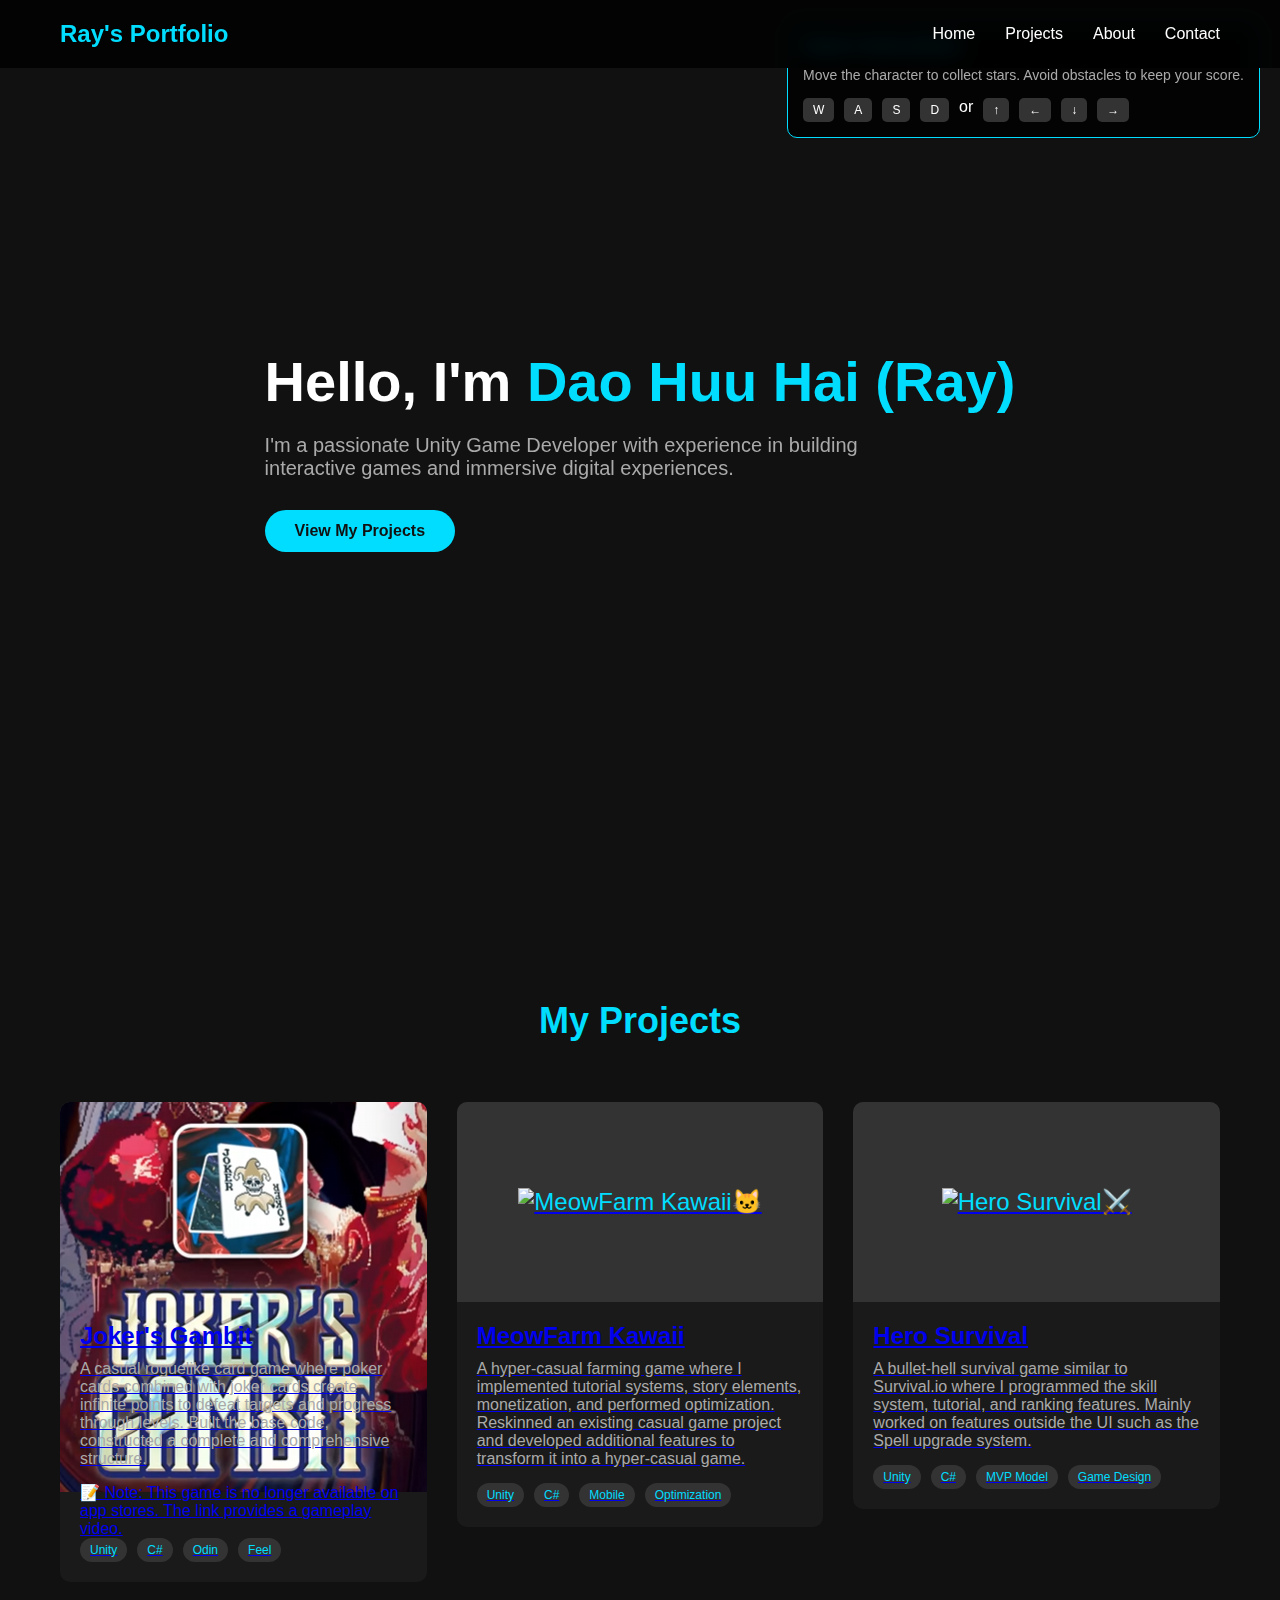
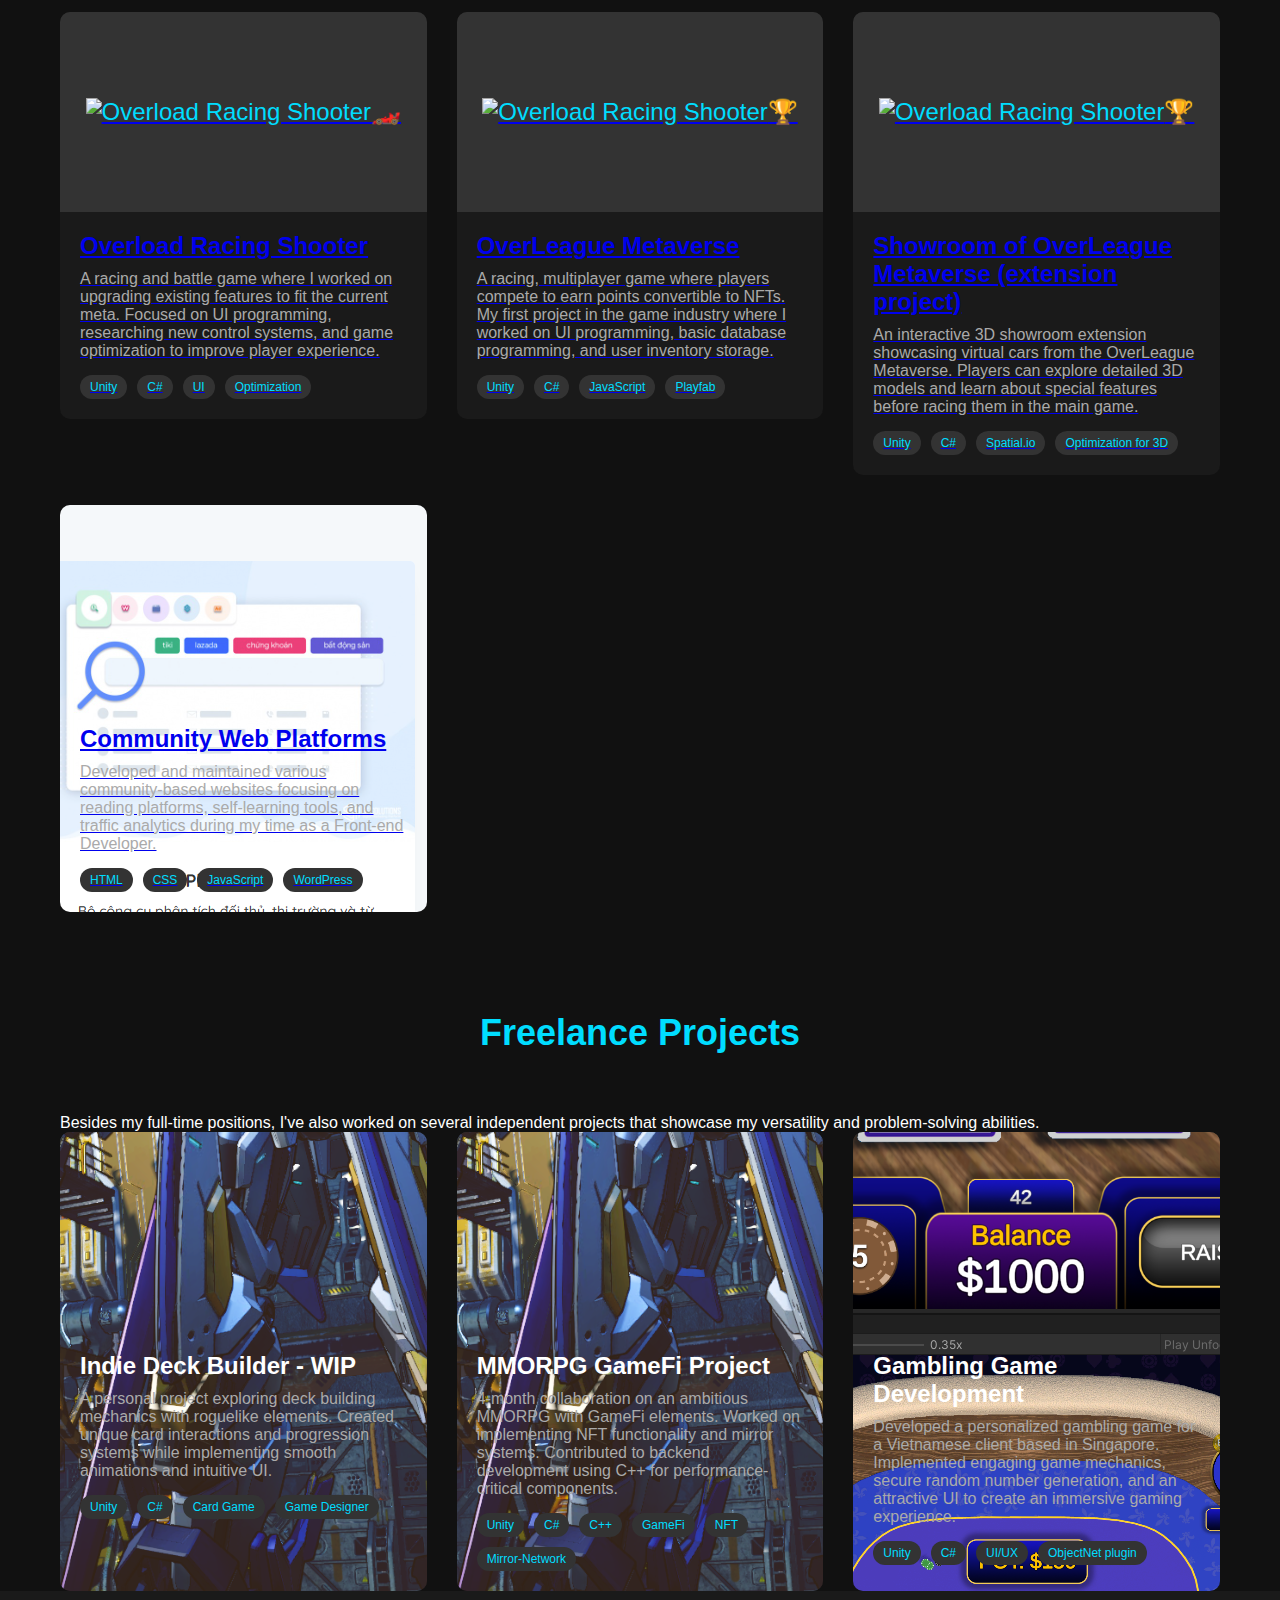
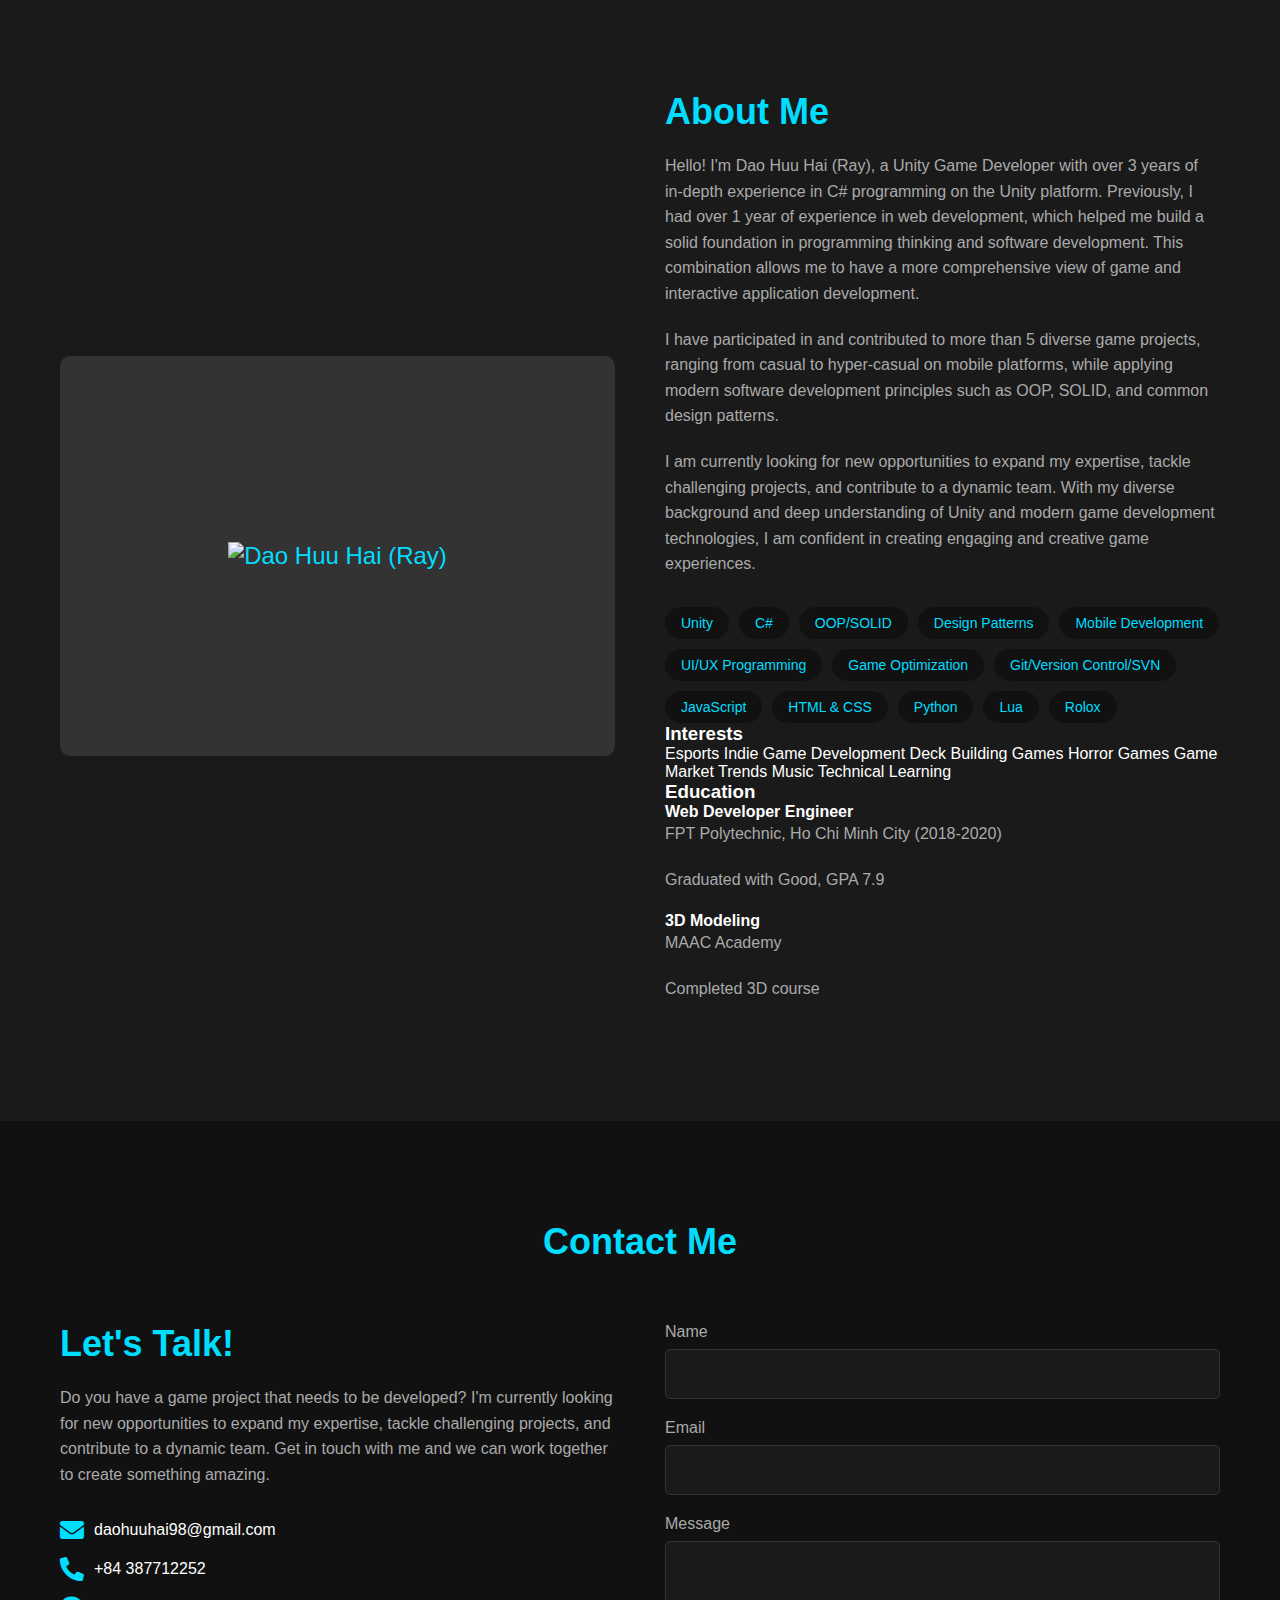
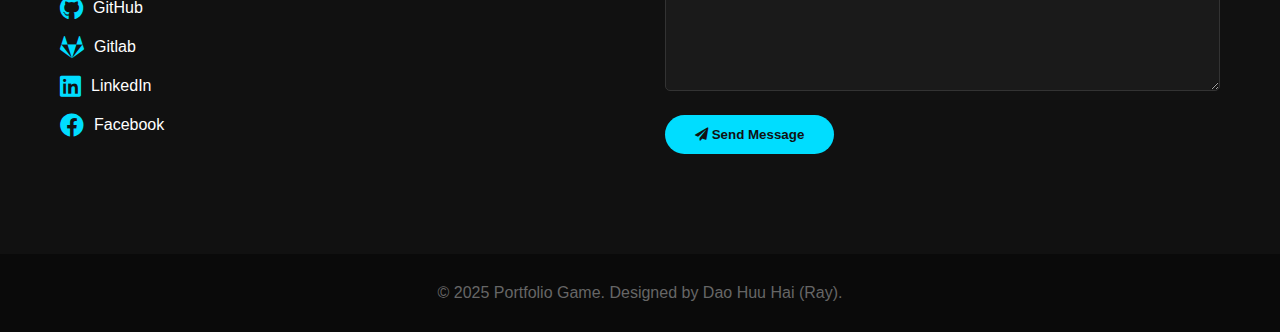
==== index.html @ 6d13977a "update" ====
<!DOCTYPE html>
<html lang="vi">
<head>
    <meta charset="UTF-8">
    <meta name="viewport" content="width=device-width, initial-scale=1.0">
    <title>Portfolio Game - Dao Huu Hai</title>
    <link rel="stylesheet" href="https://cdnjs.cloudflare.com/ajax/libs/font-awesome/5.15.4/css/all.min.css">
    <link rel="stylesheet" href="Sources/styles.css">
</head>
<body>
    <header>
        <div class="container">
            <nav>
                <div class="logo">Ray's Portfolio</div>
                <ul class="nav-links">
                    <li><a href="#home">Home</a></li>
                    <li><a href="#projects">Projects</a></li>
                    <li><a href="#about">About</a></li>
                    <li><a href="#contact">Contact</a></li>
                </ul>
            </nav>
        </div>
    </header>

    <section class="hero" id="home">
        <canvas id="gameCanvas"></canvas>
        <div class="container">
            <div class="hero-content">
                <h1>Hello, I'm <span style="color: #0df;">Dao Huu Hai (Ray)</span></h1>
                <p>I'm a passionate Unity Game Developer with experience in building interactive games and immersive digital experiences.</p>
                <a href="#projects" class="cta-button">View My Projects</a>
            </div>
        </div>
    </section>

    <div class="game-instructions">
        <h3>Game Instructions</h3>
        <p>Move the character to collect stars. Avoid obstacles to keep your score.</p>
        <div class="controls">
            <span class="control-key">W</span>
            <span class="control-key">A</span>
            <span class="control-key">S</span>
            <span class="control-key">D</span>
            <span>or</span>
            <span class="control-key">↑</span>
            <span class="control-key">←</span>
            <span class="control-key">↓</span>
            <span class="control-key">→</span>
        </div>
    </div>

    <!-- Projects Section - Giữ nguyên cấu trúc gốc nhưng cải thiện thiết kế -->
<section class="projects" id="projects">
    <div class="container">
        <h2 class="section-title">My Projects</h2>
        <div class="projects-grid">
            <a href="https://www.youtube.com/shorts/jCjuUE8L6YQ" target="_blank" class="project-link">
                <div class="project-card">
                    <div class="project-image">
                        <img src="Sources/images/jkgb.png" alt="Joker's Gambit" class="project-img">
                        <div class="project-overlay">
                            <div class="project-icon">♠️</div>
                        </div>
                    </div>
                    <div class="project-info">
                        <h3>Joker's Gambit</h3>
                        <p>A casual roguelike card game where poker cards combined with joker cards create infinite points to defeat targets and progress through levels. Built the base code, constructed a complete and comprehensive structure.</p>
                        <div class="project-note">
                            <span class="note-icon">📝</span> Note: This game is no longer available on app stores. The link provides a gameplay video.
                        </div>
                        <div class="project-tags">
                            <span class="tag">Unity</span>
                            <span class="tag">C#</span>
                            <span class="tag">Odin</span>
                            <span class="tag">Feel</span>
                        </div>
                    </div>
                </div>
            </a>
            <a href="https://play.google.com/store/apps/details?id=co.imba.kawaii.farm3d" target="_blank" class="project-link">
                <div class="project-card">
                    <div class="project-image">
                        <img src="Sources/images/meow-farm.webp" alt="MeowFarm Kawaii" class="project-img">
                        <div class="project-overlay">
                            <div class="project-icon">🐱</div>
                        </div>
                    </div>
                    <div class="project-info">
                        <h3>MeowFarm Kawaii</h3>
                        <p>A hyper-casual farming game where I implemented tutorial systems, story elements, monetization, and performed optimization. Reskinned an existing casual game project and developed additional features to transform it into a hyper-casual game.</p>
                        <div class="project-tags">
                            <span class="tag">Unity</span>
                            <span class="tag">C#</span>
                            <span class="tag">Mobile</span>
                            <span class="tag">Optimization</span>
                        </div>
                    </div>
                </div>
            </a>
            <a href="https://play.google.com/store/apps/details?id=co.imba.hero.survivors.premiuma" target="_blank" class="project-link">
                <div class="project-card">
                    <div class="project-image">
                        <img src="Sources/images/AH.webp" alt="Hero Survival" class="project-img">
                        <div class="project-overlay">
                            <div class="project-icon">⚔️</div>
                        </div>
                    </div>
                    <div class="project-info">
                        <h3>Hero Survival</h3>
                        <p>A bullet-hell survival game similar to Survival.io where I programmed the skill system, tutorial, and ranking features. Mainly worked on features outside the UI such as the Spell upgrade system.</p>
                        <div class="project-tags">
                            <span class="tag">Unity</span>
                            <span class="tag">C#</span>
                            <span class="tag">MVP Model</span>
                            <span class="tag">Game Design</span>
                        </div>
                    </div>
                </div>
            </a>
            <a href="https://play.google.com/store/apps/details?id=co.imba.overload" target="_blank" class="project-link">
                <div class="project-card">
                    <div class="project-image">
                        <img src="Sources/images/overload.webp" alt="Overload Racing Shooter" class="project-img">
                        <div class="project-overlay">
                            <div class="project-icon">🏎️</div>
                        </div>
                    </div>
                    <div class="project-info">
                        <h3>Overload Racing Shooter</h3>
                        <p>A racing and battle game where I worked on upgrading existing features to fit the current meta. Focused on UI programming, researching new control systems, and game optimization to improve player experience.</p>
                        <div class="project-tags">
                            <span class="tag">Unity</span>
                            <span class="tag">C#</span>
                            <span class="tag">UI</span>
                            <span class="tag">Optimization</span>
                        </div>
                    </div>
                </div>
            </a>
            <a href="https://play.google.com/store/apps/details?id=co.imba.overleague.metaverse" target="_blank" class="project-link">
                <div class="project-card">
                    <!-- <div class="project-icon">
                        <i class="project-symbol">🏆</i>
                    </div> -->
                    <div class="project-image">
                        <img src="Sources/images/ovl.webp" alt="Overload Racing Shooter" class="project-img">
                        <div class="project-overlay">
                            <div class="project-icon">🏆</div>
                        </div>
                    </div>
                    <div class="project-info">
                        <h3>OverLeague Metaverse</h3>
                        <p>A racing, multiplayer game where players compete to earn points convertible to NFTs. My first project in the game industry where I worked on UI programming, basic database programming, and user inventory storage.</p>
                        <!-- <div class="project-extension">
                            <a href="https://www.spatial.io/s/OverLeague-Showroom-6414c5a4d856d1323f10eba8" target="_blank" class="extension-link">
                                <i class="fas fa-external-link-alt"></i> Visit OverLeague Spatial Showroom
                            </a>
                            <p class="extension-description">An interactive 3D showroom extension showcasing virtual cars from the OverLeague Metaverse. Players can explore detailed 3D models and learn about special features before racing them in the main game.</p>
                        </div> -->
                        <div class="project-tags">
                            <span class="tag">Unity</span>
                            <span class="tag">C#</span>
                            <span class="tag">JavaScript</span>
                            <span class="tag">Playfab</span>
                        </div>
                    </div>
                </div>
            </a>
            <a href="https://www.spatial.io/s/OverLeague-Showroom-6414c5a4d856d1323f10eba8" target="_blank" class="project-link">
                <div class="project-card">
                    <div class="project-image">
                        <img src="Sources/images/spatial.jpg" alt="Overload Racing Shooter" class="project-img">
                        <div class="project-overlay">
                            <div class="project-icon">🏆</div>
                        </div>
                    </div>
                    <div class="project-info">
                        <h3>Showroom of OverLeague Metaverse (extension project)</h3>
                        <p>An interactive 3D showroom extension showcasing virtual cars from the OverLeague Metaverse. Players can explore detailed 3D models and learn about special features before racing them in the main game.</p>
                        <!-- <div class="project-extension">
                            <a href="https://www.spatial.io/s/OverLeague-Showroom-6414c5a4d856d1323f10eba8" target="_blank" class="extension-link">
                                <i class="fas fa-external-link-alt"></i> Visit OverLeague Spatial Showroom
                            </a>
                            <p class="extension-description">An interactive 3D showroom extension showcasing virtual cars from the OverLeague Metaverse. Players can explore detailed 3D models and learn about special features before racing them in the main game.</p>
                        </div> -->
                        <div class="project-tags">
                            <span class="tag">Unity</span>
                            <span class="tag">C#</span>
                            <span class="tag">Spatial.io</span>
                            <span class="tag">Optimization for 3D</span>
                        </div>
                    </div>
                </div>
            </a>
            <a href="https://fff.com.vn/" target="_blank" class="project-link">
                <div class="project-card">
                    <div class="project-image">
                        <img src="Sources/images/fff.png" alt="Overload Racing Shooter" class="project-img">
                        <div class="project-overlay">
                            <div class="project-icon">💻</div>
                        </div>
                    </div>
                    <!-- <div class="project-icon">
                        <i class="project-symbol">💻</i>
                    </div> -->
                    <div class="project-info">
                        <h3>Community Web Platforms</h3>
                        <p>Developed and maintained various community-based websites focusing on reading platforms, self-learning tools, and traffic analytics during my time as a Front-end Developer.</p>
                        <div class="project-tags">
                            <span class="tag">HTML</span>
                            <span class="tag">CSS</span>
                            <span class="tag">JavaScript</span>
                            <span class="tag">WordPress</span>
                        </div>
                    </div>
                </div>
            </a>
        </div>
    </div>
</section>
<section class="freelance-projects">
    <div class="container">
        <h2 class="section-title">Freelance Projects</h2>
        <p class="section-description">Besides my full-time positions, I've also worked on several independent projects that showcase my versatility and problem-solving abilities.</p>
        
        <div class="projects-grid">
            <div class="project-card">
                <!-- <div class="project-icon">
                    <i class="project-symbol">🎮</i>
                </div> -->
                <div class="project-image">
                    <img src="Sources/images/mmo.png" alt="MMORPG" class="project-img">
                    <div class="project-overlay">
                        <div class="project-icon">🎮</div>
                    </div>
                </div>
                <div class="project-info">
                    <h3>Indie Deck Builder - WIP</h3>
                    <p>A personal project exploring deck building mechanics with roguelike elements. Created unique card interactions and progression systems while implementing smooth animations and intuitive UI.</p>
                    <div class="project-tags">
                        <span class="tag">Unity</span>
                        <span class="tag">C#</span>
                        <span class="tag">Card Game</span>
                        <span class="tag">Game Designer</span>
                    </div>
                </div>
            </div>
            
            <div class="project-card">
                <!-- <div class="project-icon">
                    <i class="project-symbol">🌍</i>
                </div> -->
                <div class="project-image">
                    <img src="Sources/images/mmo.png" alt="MMORPG" class="project-img">
                    <div class="project-overlay">
                        <div class="project-icon">🌍</div>
                    </div>
                </div>
                <div class="project-info">
                    <h3>MMORPG GameFi Project</h3>
                    <p>4-month collaboration on an ambitious MMORPG with GameFi elements. Worked on implementing NFT functionality and mirror systems. Contributed to backend development using C++ for performance-critical components.</p>
                    <div class="project-tags">
                        <span class="tag">Unity</span>
                        <span class="tag">C#</span>
                        <span class="tag">C++</span>
                        <span class="tag">GameFi</span>
                        <span class="tag">NFT</span>
                        <span class="tag">Mirror-Network</span>
                    </div>
                </div>
            </div>
            
            <div class="project-card">
                <!-- <div class="project-icon">
                    <i class="project-symbol">🎲</i>
                </div> -->
                <div class="project-image">
                    <img src="Sources/images/gamble.png" alt="MMORPG" class="project-img">
                    <div class="project-overlay">
                        <div class="project-icon">🎲</div>
                    </div>
                </div>
                <div class="project-info">
                    <h3>Gambling Game Development</h3>
                    <p>Developed a personalized gambling game for a Vietnamese client based in Singapore. Implemented engaging game mechanics, secure random number generation, and an attractive UI to create an immersive gaming experience.</p>
                    <div class="project-tags">
                        <span class="tag">Unity</span>
                        <span class="tag">C#</span>
                        <span class="tag">UI/UX</span>
                        <span class="tag">ObjectNet plugin</span>
                    </div>
                </div>
            </div>
        </div>
    </div>
</section>
    <section class="about" id="about">
        <div class="container">
            <div class="about-content">
                <div class="about-image">
                    <img src="Sources/images/image_profile.jpg" alt="Dao Huu Hai (Ray)" class="profile-img">
                </div>
                <div class="about-text">
                    <h2>About Me</h2>
                    <p>Hello! I'm Dao Huu Hai (Ray), a Unity Game Developer with over 3 years of in-depth experience in C# programming on the Unity platform. Previously, I had over 1 year of experience in web development, which helped me build a solid foundation in programming thinking and software development. This combination allows me to have a more comprehensive view of game and interactive application development.</p>
                    <p>I have participated in and contributed to more than 5 diverse game projects, ranging from casual to hyper-casual on mobile platforms, while applying modern software development principles such as OOP, SOLID, and common design patterns.</p>
                    <p>I am currently looking for new opportunities to expand my expertise, tackle challenging projects, and contribute to a dynamic team. With my diverse background and deep understanding of Unity and modern game development technologies, I am confident in creating engaging and creative game experiences.</p>
                    <div class="skills">
                        <span class="skill">Unity</span>
                        <span class="skill">C#</span>
                        <span class="skill">OOP/SOLID</span>
                        <span class="skill">Design Patterns</span>
                        <span class="skill">Mobile Development</span>
                        <span class="skill">UI/UX Programming</span>
                        <span class="skill">Game Optimization</span>
                        <span class="skill">Git/Version Control/SVN</span>
                        <span class="skill">JavaScript</span>
                        <span class="skill">HTML & CSS</span>
                        <span class="skill">Python</span>
                        <span class="skill">Lua</span>
                        <span class="skill">Rolox</span>
                    </div>
                    <div class="interests-section">
                        <h3>Interests</h3>
                        <div class="interests">
                            <span class="interest">Esports</span>
                            <span class="interest">Indie Game Development</span>
                            <span class="interest">Deck Building Games</span>
                            <span class="interest">Horror Games</span>
                            <span class="interest">Game Market Trends</span>
                            <span class="interest">Music</span>
                            <span class="interest">Technical Learning</span>
                        </div>
                    </div>
                    <div class="education-section">
                        <h3>Education</h3>
                        <div class="education-item">
                            <h4>Web Developer Engineer</h4>
                            <p>FPT Polytechnic, Ho Chi Minh City (2018-2020)</p>
                            <p>Graduated with Good, GPA 7.9</p>
                        </div>
                        <div class="education-item">
                            <h4>3D Modeling</h4>
                            <p>MAAC Academy</p>
                            <p>Completed 3D course</p>
                        </div>
                    </div>
                </div>
            </div>
        </div>
    </section>
    <!-- Projects Section Update -->
    <!-- <section class="contact" id="contact">
        <div class="container">
            <h2 class="section-title">Contact Me</h2>
            <div class="contact-content">
                <div class="contact-info">
                    <h2>Let's Talk!</h2>
                    <p>Do you have a game project that needs to be developed? I'm currently looking for new opportunities to expand my expertise, tackle challenging projects, and contribute to a dynamic team. Get in touch with me and we can work together to create something amazing.</p>
                    <div class="contact-links">
                        <a href="mailto:daohuuhai98@gmail.com" class="contact-link">
                            <i>📧</i> daohuuhai98@gmail.com
                        </a>
                        <a href="tel:+84387712252" class="contact-link">
                            <i>📱</i> +84 387712252
                        </a>
                        <a href="https://github.com/Hai3Ne" target="_blank" class="contact-link">
                            <i>💻</i> GitHub
                        </a>
                        <a href="https://www.linkedin.com/in/hai-dao-b56b151ab/" target="_blank" class="contact-link">
                            <i>🔗</i> LinkedIn
                        </a>
                        <a href="https://www.facebook.com/profile.php?id=100054780497511" target="_blank" class="contact-link">
                            <i>🧵</i> Facebook
                        </a>
                    </div>
                </div>
                <div class="contact-form">
                    <form>
                        <div class="form-group">
                            <label for="name">Name</label>
                            <input type="text" id="name" required>
                        </div>
                        <div class="form-group">
                            <label for="email">Email</label>
                            <input type="email" id="email" required>
                        </div>
                        <div class="form-group">
                            <label for="message">Message</label>
                            <textarea id="message" required></textarea>
                        </div>
                        <button type="submit" class="submit-button">Send Message</button>
                    </form>
                </div>
            </div>
        </div>
    </section> -->
    <section class="contact" id="contact">
        <div class="container">
            <h2 class="section-title">Contact Me</h2>
            <div class="contact-content">
                <div class="contact-info">
                    <h2>Let's Talk!</h2>
                    <p>Do you have a game project that needs to be developed? I'm currently looking for new opportunities to expand my expertise, tackle challenging projects, and contribute to a dynamic team. Get in touch with me and we can work together to create something amazing.</p>
                    <div class="contact-links">
                        <a href="mailto:daohuuhai98@gmail.com" class="contact-link">
                            <i class="fas fa-envelope"></i> daohuuhai98@gmail.com
                        </a>
                        <a href="tel:+84387712252" class="contact-link">
                            <i class="fas fa-phone-alt"></i> +84 387712252
                        </a>
                        <a href="https://github.com/Hai3Ne" target="_blank" class="contact-link">
                            <i class="fab fa-github"></i> GitHub
                        </a>
                        <a href="https://gitlab.com/Hai3Ne" target="_blank" class="contact-link">
                            <i class="fab fa-gitlab"></i> Gitlab
                        </a>
                        <a href="https://www.linkedin.com/in/hai-dao-b56b151ab/" target="_blank" class="contact-link">
                            <i class="fab fa-linkedin"></i> LinkedIn
                        </a>
                        <a href="https://www.facebook.com/profile.php?id=100054780497511" target="_blank" class="contact-link">
                            <i class="fab fa-facebook"></i> Facebook
                        </a>
                        
                    </div>
                </div>
                <div class="contact-form">
                    <form>
                        <div class="form-group">
                            <label for="name">Name</label>
                            <input type="text" id="name" required>
                        </div>
                        <div class="form-group">
                            <label for="email">Email</label>
                            <input type="email" id="email" required>
                        </div>
                        <div class="form-group">
                            <label for="message">Message</label>
                            <textarea id="message" required></textarea>
                        </div>
                        <button type="submit" class="submit-button">
                            <i class="fas fa-paper-plane"></i> Send Message
                        </button>
                    </form>
                </div>
            </div>
        </div>
    </section>

    <footer>
        <div class="container">
            <p>&copy; 2025 Portfolio Game. Designed by Dao Huu Hai (Ray).</p>
        </div>
    </footer>

    <script src="Sources/game.js"></script>
    <script src="Sources/main.js"></script>
</body>
</html>
---- Sources/styles.css ----
* {
    margin: 0;
    padding: 0;
    box-sizing: border-box;
    font-family: 'Segoe UI', Tahoma, Geneva, Verdana, sans-serif;
}

body {
    background-color: #111;
    color: #fff;
    overflow-x: hidden;
}

.container {
    max-width: 1200px;
    margin: 0 auto;
    padding: 0 20px;
}

/* Header */
header {
    padding: 20px 0;
    position: fixed;
    width: 100%;
    z-index: 100;
    background-color: rgba(0, 0, 0, 0.8);
    backdrop-filter: blur(10px);
}

nav {
    display: flex;
    justify-content: space-between;
    align-items: center;
}

.logo {
    font-size: 24px;
    font-weight: bold;
    color: #0df;
}

.nav-links {
    display: flex;
    list-style: none;
}

.nav-links li {
    margin-left: 30px;
}

.nav-links a {
    color: #fff;
    text-decoration: none;
    font-size: 16px;
    font-weight: 500;
    transition: color 0.3s;
}

.nav-links a:hover {
    color: #0df;
}

/* Hero Section */
.hero {
    height: 100vh;
    display: flex;
    align-items: center;
    position: relative;
    overflow: hidden;
}

#gameCanvas {
    position: absolute;
    top: 0;
    left: 0;
    width: 100%;
    height: 100%;
    z-index: 1;
}

.hero-content {
    position: relative;
    z-index: 2;
}

.hero h1 {
    font-size: 56px;
    margin-bottom: 20px;
    color: #fff;
}

.hero p {
    font-size: 20px;
    margin-bottom: 30px;
    max-width: 600px;
    color: #aaa;
}

.cta-button {
    display: inline-block;
    background-color: #0df;
    color: #111;
    padding: 12px 30px;
    border-radius: 30px;
    text-decoration: none;
    font-weight: bold;
    transition: transform 0.3s, box-shadow 0.3s;
}

.cta-button:hover {
    transform: translateY(-3px);
    box-shadow: 0 10px 20px rgba(0, 221, 255, 0.3);
}

/* Projects Section */
.projects {
    padding: 100px 0;
}

.section-title {
    font-size: 36px;
    margin-bottom: 60px;
    text-align: center;
    color: #0df;
}

.projects-grid {
    display: grid;
    grid-template-columns: repeat(auto-fill, minmax(350px, 1fr));
    gap: 30px;
}

.project-card {
    background-color: #1a1a1a;
    border-radius: 10px;
    overflow: hidden;
    transition: transform 0.3s, box-shadow 0.3s;
}

.project-card:hover {
    transform: translateY(-10px);
    box-shadow: 0 15px 30px rgba(0, 0, 0, 0.4);
}

.project-image {
    width: 100%;
    height: 200px;
    background-color: #333;
    display: flex;
    justify-content: center;
    align-items: center;
    font-size: 24px;
    color: #0df;
}

.project-info {
    padding: 20px;
}

.project-info h3 {
    font-size: 24px;
    margin-bottom: 10px;
}

.project-info p {
    color: #aaa;
    margin-bottom: 15px;
}

.project-tags {
    display: flex;
    flex-wrap: wrap;
    gap: 10px;
}

.tag {
    background-color: #333;
    color: #0df;
    padding: 5px 10px;
    border-radius: 20px;
    font-size: 12px;
}

/* About Section */
.about {
    padding: 100px 0;
    background-color: #1a1a1a;
}

.about-content {
    display: flex;
    align-items: center;
    gap: 50px;
}

.about-image {
    flex: 1;
    background-color: #333;
    height: 400px;
    border-radius: 10px;
    display: flex;
    justify-content: center;
    align-items: center;
    font-size: 24px;
    color: #0df;
}

.about-text {
    flex: 1;
}

.about-text h2 {
    font-size: 36px;
    margin-bottom: 20px;
    color: #0df;
}

.about-text p {
    color: #aaa;
    margin-bottom: 20px;
    line-height: 1.6;
}

.skills {
    display: flex;
    flex-wrap: wrap;
    gap: 10px;
    margin-top: 30px;
}

.skill {
    background-color: #111;
    color: #0df;
    padding: 8px 16px;
    border-radius: 20px;
    font-size: 14px;
}

/* Contact Section */
.contact {
    padding: 100px 0;
}

.contact-content {
    display: flex;
    gap: 50px;
}

.contact-info {
    flex: 1;
}

.contact-info h2 {
    font-size: 36px;
    margin-bottom: 20px;
    color: #0df;
}

.contact-info p {
    color: #aaa;
    margin-bottom: 30px;
    line-height: 1.6;
}

.contact-links {
    display: flex;
    flex-direction: column;
    gap: 15px;
}

.contact-link {
    display: flex;
    align-items: center;
    gap: 10px;
    color: #fff;
    text-decoration: none;
}

.contact-link i {
    color: #0df;
    font-size: 24px;
}

.contact-form {
    flex: 1;
}

.form-group {
    margin-bottom: 20px;
}

.form-group label {
    display: block;
    margin-bottom: 8px;
    color: #aaa;
}

.form-group input,
.form-group textarea {
    width: 100%;
    padding: 15px;
    background-color: #1a1a1a;
    border: 1px solid #333;
    border-radius: 5px;
    color: #fff;
    font-size: 16px;
}

.form-group textarea {
    min-height: 150px;
    resize: vertical;
}

.submit-button {
    background-color: #0df;
    color: #111;
    border: none;
    padding: 12px 30px;
    border-radius: 30px;
    font-weight: bold;
    cursor: pointer;
    transition: transform 0.3s, box-shadow 0.3s;
}

.submit-button:hover {
    transform: translateY(-3px);
    box-shadow: 0 10px 20px rgba(0, 221, 255, 0.3);
}

/* Footer */
footer {
    background-color: #0a0a0a;
    padding: 30px 0;
    text-align: center;
}

footer p {
    color: #666;
}

/* Game Instructions Modal */
.game-instructions {
    position: fixed;
    top: 20px;
    right: 20px;
    background-color: rgba(0, 0, 0, 0.8);
    padding: 15px;
    border-radius: 10px;
    z-index: 10;
    backdrop-filter: blur(10px);
    border: 1px solid #0df;
}

.game-instructions h3 {
    color: #0df;
    margin-bottom: 10px;
    font-size: 18px;
}

.game-instructions p {
    color: #aaa;
    margin-bottom: 10px;
    font-size: 14px;
}

.controls {
    display: flex;
    gap: 10px;
    margin-top: 15px;
}

.control-key {
    background-color: #333;
    color: #fff;
    padding: 5px 10px;
    border-radius: 5px;
    font-size: 12px;
}

/* Responsive Design */
@media (max-width: 768px) {
    .hero h1 {
        font-size: 40px;
    }
    
    .about-content {
        flex-direction: column;
    }
    
    .contact-content {
        flex-direction: column;
    }
    
    .projects-grid {
        grid-template-columns: 1fr;
    }
    .project-link {
        text-decoration: none;
        color: inherit;
        display: block;
        transition: transform 0.3s;
    }
    
    .project-link:hover {
        transform: translateY(-5px);
    }
    
    .project-link:hover .project-card {
        box-shadow: 0 15px 30px rgba(0, 221, 255, 0.3);
    }
    
    .interests-section, .education-section {
        margin-top: 30px;
    }
    
    .interests-section h3, .education-section h3 {
        color: #0df;
        margin-bottom: 15px;
        font-size: 24px;
    }
    
    .interests {
        display: flex;
        flex-wrap: wrap;
        gap: 10px;
        margin-bottom: 20px;
    }
    
    .interest {
        background-color: #222;
        color: #fff;
        padding: 8px 16px;
        border-radius: 20px;
        font-size: 14px;
        border: 1px solid #333;
    }
    
    .education-item {
        margin-bottom: 20px;
    }
    
    .education-item h4 {
        color: #fff;
        margin-bottom: 5px;
        font-size: 18px;
    }
    
    .education-item p {
        color: #aaa;
        margin-bottom: 5px;
    }
}
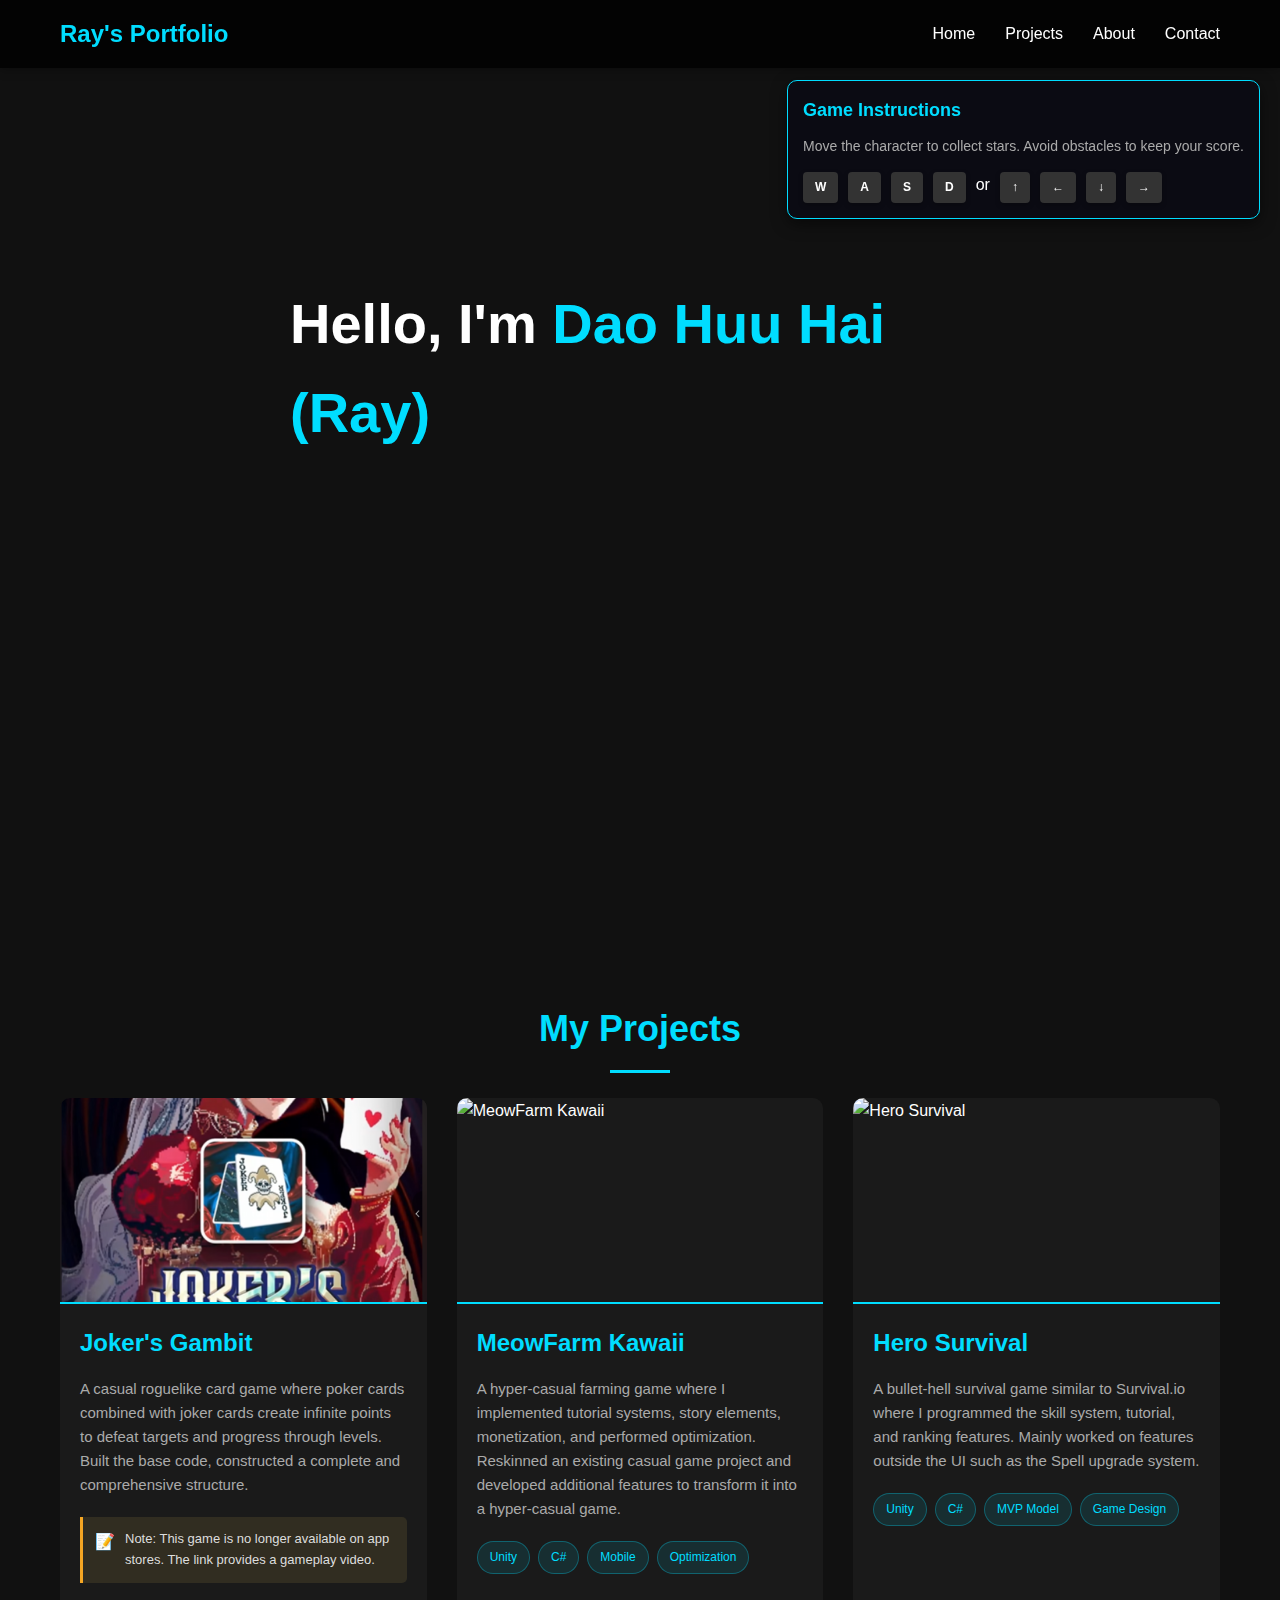
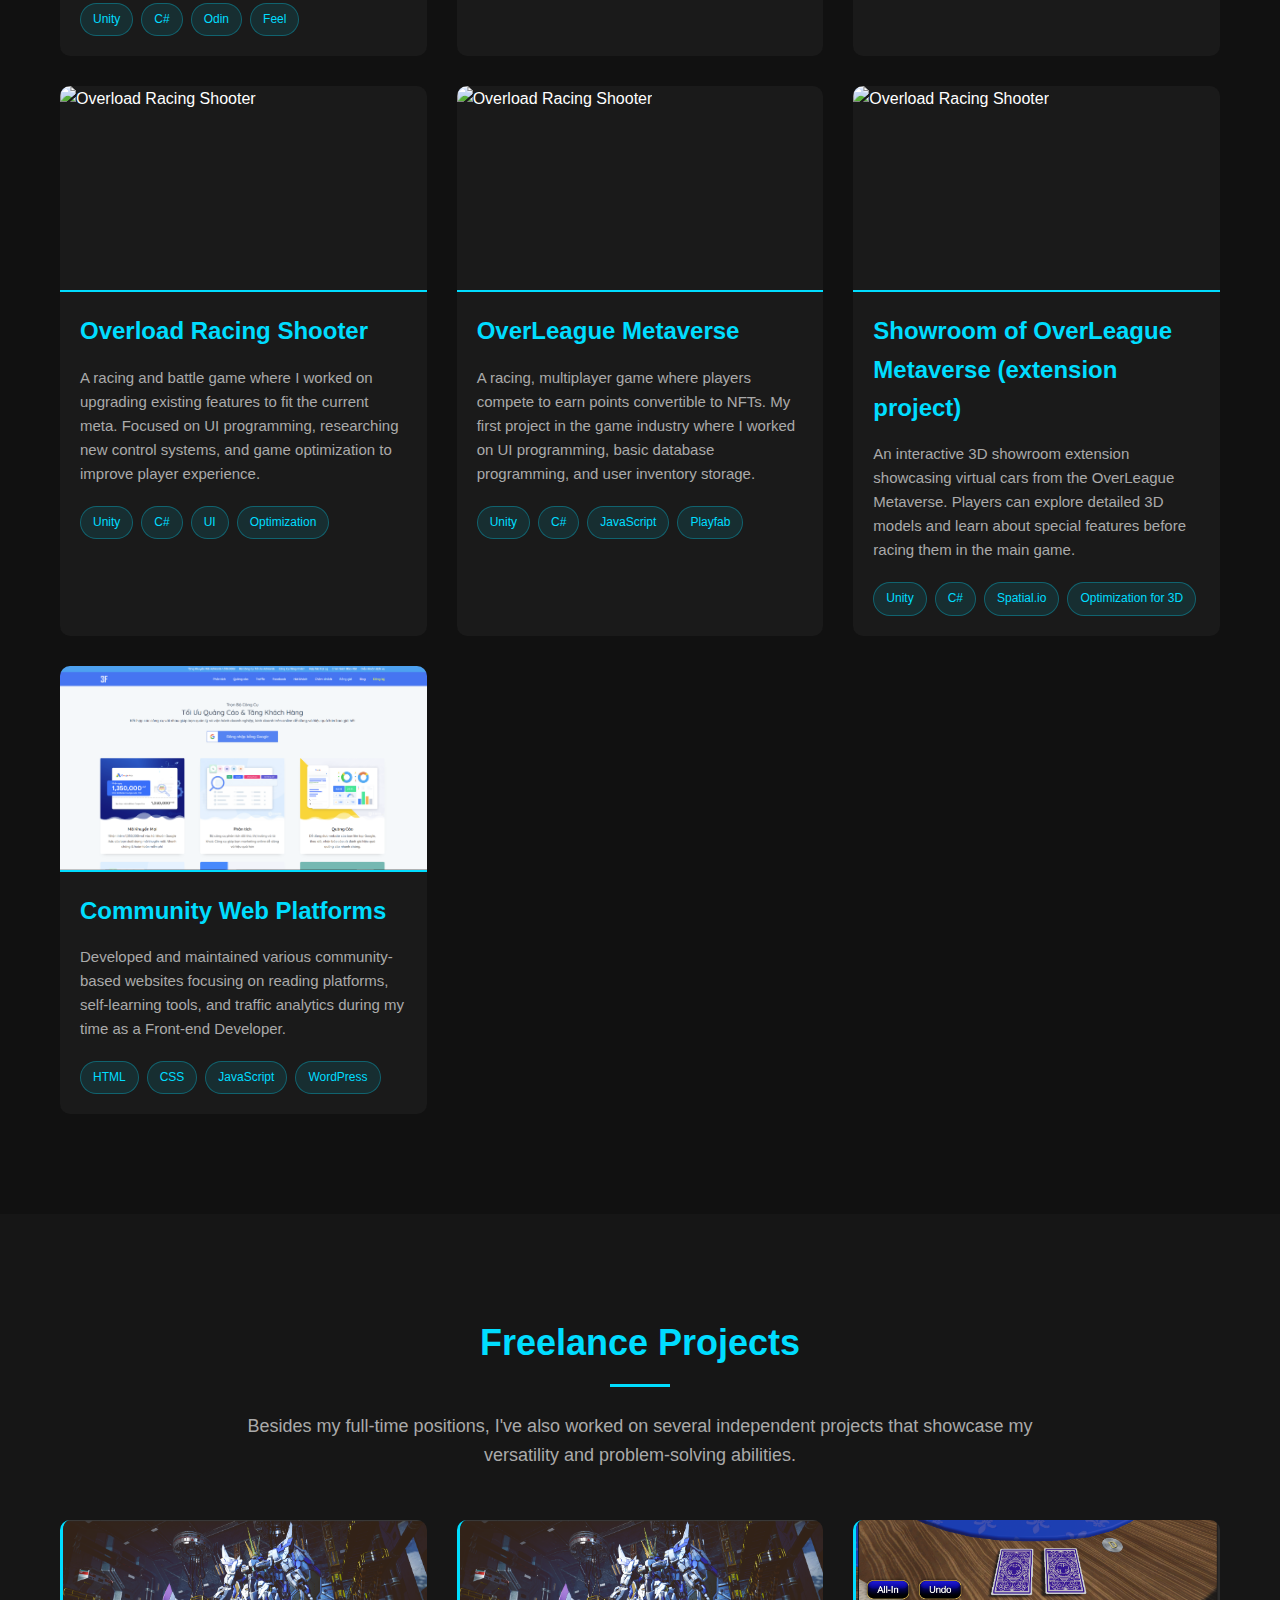
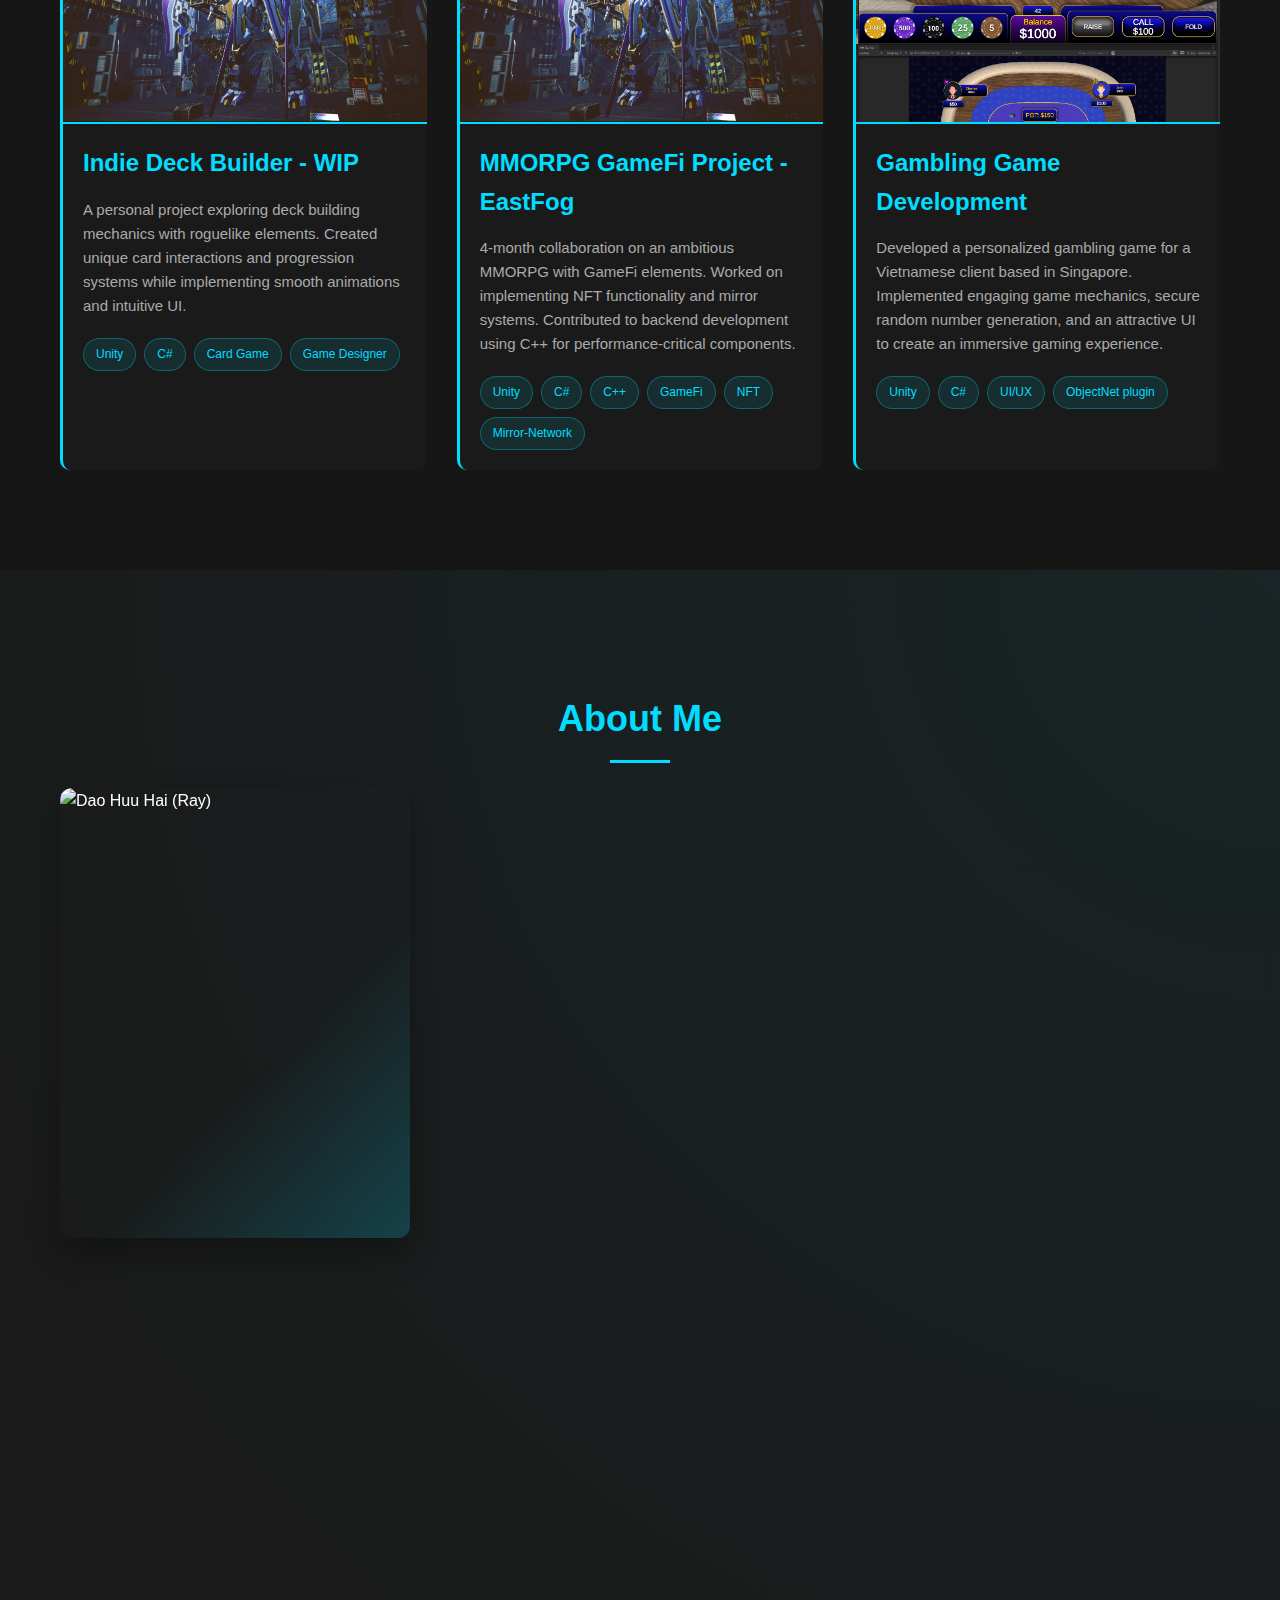
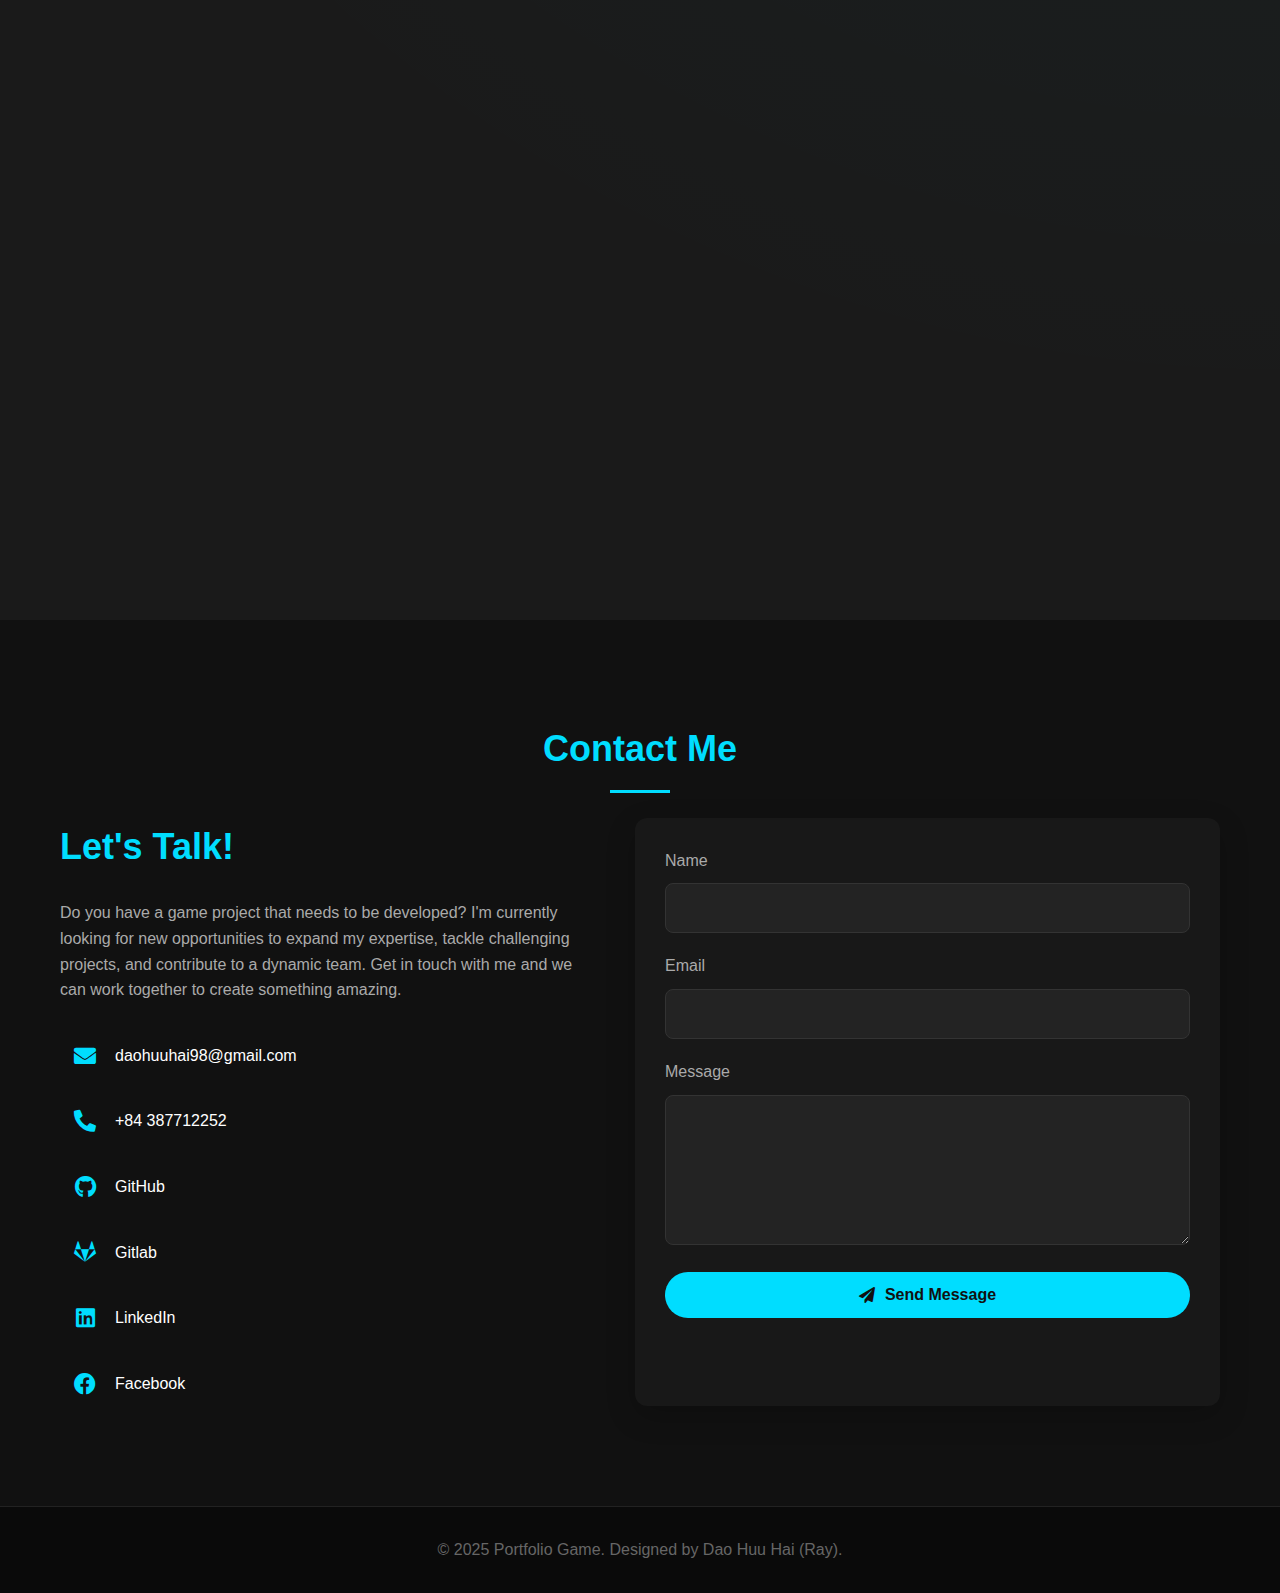
==== commit 2b8a3118: "update about me" ====
--- a/index.html
+++ b/index.html
@@ -5,7 +5,8 @@
     <meta name="viewport" content="width=device-width, initial-scale=1.0">
     <title>Portfolio Game - Dao Huu Hai</title>
     <link rel="stylesheet" href="https://cdnjs.cloudflare.com/ajax/libs/font-awesome/5.15.4/css/all.min.css">
-    <link rel="stylesheet" href="Sources/styles.css">
+    <link rel="stylesheet" href="Sources/Css/styles.css">
+    <link rel="stylesheet" href="Sources/Css/about.css">
 </head>
 <body>
     <header>
@@ -97,7 +98,7 @@
                     </div>
                 </div>
             </a>
-            <a href="https://play.google.com/store/apps/details?id=co.imba.hero.survivors.premiuma" target="_blank" class="project-link">
+            <a href="https://play.google.com/store/apps/details?id=co.imba.archero.premium" target="_blank" class="project-link">
                 <div class="project-card">
                     <div class="project-image">
                         <img src="Sources/images/AH.webp" alt="Hero Survival" class="project-img">
@@ -177,12 +178,6 @@
                     <div class="project-info">
                         <h3>Showroom of OverLeague Metaverse (extension project)</h3>
                         <p>An interactive 3D showroom extension showcasing virtual cars from the OverLeague Metaverse. Players can explore detailed 3D models and learn about special features before racing them in the main game.</p>
-                        <!-- <div class="project-extension">
-                            <a href="https://www.spatial.io/s/OverLeague-Showroom-6414c5a4d856d1323f10eba8" target="_blank" class="extension-link">
-                                <i class="fas fa-external-link-alt"></i> Visit OverLeague Spatial Showroom
-                            </a>
-                            <p class="extension-description">An interactive 3D showroom extension showcasing virtual cars from the OverLeague Metaverse. Players can explore detailed 3D models and learn about special features before racing them in the main game.</p>
-                        </div> -->
                         <div class="project-tags">
                             <span class="tag">Unity</span>
                             <span class="tag">C#</span>
@@ -257,7 +252,7 @@
                     </div>
                 </div>
                 <div class="project-info">
-                    <h3>MMORPG GameFi Project</h3>
+                    <h3>MMORPG GameFi Project - EastFog</h3>
                     <p>4-month collaboration on an ambitious MMORPG with GameFi elements. Worked on implementing NFT functionality and mirror systems. Contributed to backend development using C++ for performance-critical components.</p>
                     <div class="project-tags">
                         <span class="tag">Unity</span>
@@ -294,17 +289,38 @@
         </div>
     </div>
 </section>
-    <section class="about" id="about">
-        <div class="container">
-            <div class="about-content">
-                <div class="about-image">
+<section class="about" id="about">
+    <div class="container">
+        <h2 class="section-title">About Me</h2>
+        <div class="about-content">
+            <div class="about-image">
+                <div class="image-container">
                     <img src="Sources/images/image_profile.jpg" alt="Dao Huu Hai (Ray)" class="profile-img">
-                </div>
-                <div class="about-text">
-                    <h2>About Me</h2>
-                    <p>Hello! I'm Dao Huu Hai (Ray), a Unity Game Developer with over 3 years of in-depth experience in C# programming on the Unity platform. Previously, I had over 1 year of experience in web development, which helped me build a solid foundation in programming thinking and software development. This combination allows me to have a more comprehensive view of game and interactive application development.</p>
-                    <p>I have participated in and contributed to more than 5 diverse game projects, ranging from casual to hyper-casual on mobile platforms, while applying modern software development principles such as OOP, SOLID, and common design patterns.</p>
-                    <p>I am currently looking for new opportunities to expand my expertise, tackle challenging projects, and contribute to a dynamic team. With my diverse background and deep understanding of Unity and modern game development technologies, I am confident in creating engaging and creative game experiences.</p>
+                    <div class="image-overlay"></div>
+                </div>
+                <div class="social-icons">
+                    <a href="https://github.com/Hai3Ne" target="_blank" class="social-icon">
+                        <i class="fab fa-github"></i>
+                    </a>
+                    <a href="https://gitlab.com/Hai3Ne" target="_blank" class="social-icon">
+                        <i class="fab fa-gitlab"></i>
+                    </a>
+                    <a href="https://www.linkedin.com/in/hai-dao-b56b151ab/" target="_blank" class="social-icon">
+                        <i class="fab fa-linkedin"></i>
+                    </a>
+                </div>
+            </div>
+            <div class="about-text">
+                <p class="intro-text">Hello! I'm <span class="highlight">Dao Huu Hai (Ray)</span>, a Unity Game Developer with over 3 years of in-depth experience in C# programming on the Unity platform. Previously, I had over 1 year of experience in web development, which helped me build a solid foundation in programming thinking and software development. This combination allows me to have a more comprehensive view of game and interactive application development.</p>
+                
+                <p>I have participated in and contributed to more than 5 diverse game projects, ranging from casual to hyper-casual on mobile platforms, while applying modern software development principles such as OOP, SOLID, and common design patterns.</p>
+                
+                <p>I am passionate about learning and acquire new skills quickly. I never hesitate to explore and develop proficiency in new programming languages or platforms when projects require it. This adaptability has allowed me to continuously grow as a developer and stay current with evolving technologies in the game development industry.</p>
+                
+                <p>I am currently looking for new opportunities to expand my expertise, tackle challenging projects, and contribute to a dynamic team. With my diverse background and deep understanding of Unity and modern game development technologies, I am confident in creating engaging and creative game experiences.</p>
+                
+                <div class="skill-section">
+                    <h3>Technical Skills</h3>
                     <div class="skills">
                         <span class="skill">Unity</span>
                         <span class="skill">C#</span>
@@ -320,35 +336,38 @@
                         <span class="skill">Lua</span>
                         <span class="skill">Rolox</span>
                     </div>
-                    <div class="interests-section">
-                        <h3>Interests</h3>
-                        <div class="interests">
-                            <span class="interest">Esports</span>
-                            <span class="interest">Indie Game Development</span>
-                            <span class="interest">Deck Building Games</span>
-                            <span class="interest">Horror Games</span>
-                            <span class="interest">Game Market Trends</span>
-                            <span class="interest">Music</span>
-                            <span class="interest">Technical Learning</span>
-                        </div>
-                    </div>
-                    <div class="education-section">
-                        <h3>Education</h3>
-                        <div class="education-item">
-                            <h4>Web Developer Engineer</h4>
-                            <p>FPT Polytechnic, Ho Chi Minh City (2018-2020)</p>
-                            <p>Graduated with Good, GPA 7.9</p>
-                        </div>
-                        <div class="education-item">
-                            <h4>3D Modeling</h4>
-                            <p>MAAC Academy</p>
-                            <p>Completed 3D course</p>
-                        </div>
-                    </div>
-                </div>
-            </div>
-        </div>
-    </section>
+                </div>
+                
+                <div class="interests-section">
+                    <h3>Interests</h3>
+                    <div class="interests">
+                        <span class="interest">Esports</span>
+                        <span class="interest">Indie Game Development</span>
+                        <span class="interest">Deck Building Games</span>
+                        <span class="interest">Horror Games</span>
+                        <span class="interest">Game Market Trends</span>
+                        <span class="interest">Music</span>
+                        <span class="interest">Technical Learning</span>
+                    </div>
+                </div>
+                
+                <div class="education-section">
+                    <h3>Education</h3>
+                    <div class="education-item">
+                        <h4>Web Developer Engineer</h4>
+                        <p>FPT Polytechnic, Ho Chi Minh City (2018-2020)</p>
+                        <p>Graduated with Good, GPA 7.9</p>
+                    </div>
+                    <div class="education-item">
+                        <h4>3D Modeling</h4>
+                        <p>MAAC Academy</p>
+                        <p>Completed 3D course</p>
+                    </div>
+                </div>
+            </div>
+        </div>
+    </div>
+</section>
     <!-- Projects Section Update -->
     <!-- <section class="contact" id="contact">
         <div class="container">
--- a/Sources/Css/styles.css
+++ b/Sources/Css/styles.css
@@ -0,0 +1,843 @@
+/* Base Styles */
+* {
+    margin: 0;
+    padding: 0;
+    box-sizing: border-box;
+    font-family: 'Segoe UI', Tahoma, Geneva, Verdana, sans-serif;
+}
+
+:root {
+    --primary: #0df;
+    --dark: #111;
+    --dark-accent: #1a1a1a;
+    --light-text: #fff;
+    --muted-text: #aaa;
+    --card-bg: #222;
+    --transition: 0.3s ease;
+}
+
+body {
+    background-color: var(--dark);
+    color: var(--light-text);
+    overflow-x: hidden;
+    line-height: 1.6;
+}
+
+.container {
+    max-width: 1200px;
+    margin: 0 auto;
+    padding: 0 20px;
+}
+
+section {
+    padding: 100px 0;
+}
+
+.section-title {
+    font-size: 36px;
+    margin-bottom: 40px;
+    text-align: center;
+    color: var(--primary);
+    position: relative;
+}
+
+.section-title::after {
+    content: '';
+    position: absolute;
+    bottom: -15px;
+    left: 50%;
+    transform: translateX(-50%);
+    width: 60px;
+    height: 3px;
+    background-color: var(--primary);
+}
+
+.section-description {
+    text-align: center;
+    color: var(--muted-text);
+    max-width: 800px;
+    margin: 0 auto 50px auto;
+    font-size: 18px;
+}
+
+/* Header */
+header {
+    padding: 15px 0;
+    position: fixed;
+    width: 100%;
+    z-index: 100;
+    background-color: rgba(0, 0, 0, 0.8);
+    backdrop-filter: blur(10px);
+    box-shadow: 0 2px 10px rgba(0, 0, 0, 0.3);
+}
+
+nav {
+    display: flex;
+    justify-content: space-between;
+    align-items: center;
+}
+
+.logo {
+    font-size: 24px;
+    font-weight: bold;
+    color: var(--primary);
+}
+
+.nav-links {
+    display: flex;
+    list-style: none;
+}
+
+.nav-links li {
+    margin-left: 30px;
+}
+
+.nav-links a {
+    color: var(--light-text);
+    text-decoration: none;
+    font-size: 16px;
+    font-weight: 500;
+    transition: color var(--transition);
+    position: relative;
+}
+
+.nav-links a::after {
+    content: '';
+    position: absolute;
+    width: 0;
+    height: 2px;
+    bottom: -5px;
+    left: 0;
+    background-color: var(--primary);
+    transition: width var(--transition);
+}
+
+.nav-links a:hover {
+    color: var(--primary);
+}
+
+.nav-links a:hover::after {
+    width: 100%;
+}
+
+/* Hero Section */
+.hero {
+    height: 100vh;
+    display: flex;
+    align-items: center;
+    position: relative;
+    overflow: hidden;
+}
+
+#gameCanvas {
+    position: absolute;
+    top: 0;
+    left: 0;
+    width: 100%;
+    height: 100%;
+    z-index: 1;
+}
+
+.hero-content {
+    position: relative;
+    z-index: 2;
+    max-width: 700px;
+}
+
+.hero h1 {
+    font-size: 56px;
+    margin-bottom: 20px;
+    color: var(--light-text);
+    animation: fadeInUp 1s ease;
+}
+
+.hero p {
+    font-size: 20px;
+    margin-bottom: 30px;
+    color: var(--muted-text);
+    animation: fadeInUp 1s ease 0.2s forwards;
+    opacity: 0;
+}
+
+.cta-button {
+    display: inline-block;
+    background-color: var(--primary);
+    color: var(--dark);
+    padding: 12px 30px;
+    border-radius: 30px;
+    text-decoration: none;
+    font-weight: bold;
+    transition: transform var(--transition), box-shadow var(--transition);
+    animation: fadeInUp 1s ease 0.4s forwards;
+    opacity: 0;
+    letter-spacing: 1px;
+}
+
+.cta-button:hover {
+    transform: translateY(-3px);
+    box-shadow: 0 10px 20px rgba(0, 221, 255, 0.3);
+}
+
+@keyframes fadeInUp {
+    from {
+        opacity: 0;
+        transform: translateY(20px);
+    }
+    to {
+        opacity: 1;
+        transform: translateY(0);
+    }
+}
+
+/* Game Instructions */
+.game-instructions {
+    position: fixed;
+    top: 80px;
+    right: 20px;
+    background-color: rgba(10, 10, 20, 0.85);
+    padding: 15px;
+    border-radius: 10px;
+    z-index: 10;
+    backdrop-filter: blur(10px);
+    border: 1px solid var(--primary);
+    box-shadow: 0 5px 15px rgba(0, 0, 0, 0.5);
+    transition: opacity 0.5s, transform 0.5s;
+}
+
+.game-instructions.hidden {
+    opacity: 0;
+    transform: translateY(-20px);
+    pointer-events: none;
+}
+
+.game-instructions h3 {
+    color: var(--primary);
+    margin-bottom: 10px;
+    font-size: 18px;
+}
+
+.game-instructions p {
+    color: var(--muted-text);
+    margin-bottom: 10px;
+    font-size: 14px;
+}
+
+.controls {
+    display: flex;
+    flex-wrap: wrap;
+    gap: 10px;
+    margin-top: 15px;
+}
+
+.control-key {
+    background-color: #333;
+    color: var(--light-text);
+    padding: 6px 12px;
+    border-radius: 4px;
+    font-size: 12px;
+    font-weight: bold;
+    box-shadow: 0 2px 5px rgba(0, 0, 0, 0.3);
+}
+
+/* Projects Section - Improved */
+.projects, .freelance-projects {
+    background-color: var(--dark);
+    position: relative;
+}
+
+.freelance-projects {
+    background-color: #161616;
+}
+
+.projects-grid {
+    display: grid;
+    grid-template-columns: repeat(auto-fill, minmax(350px, 1fr));
+    gap: 30px;
+}
+.project-card {
+    background-color: #1a1a1a;
+    border-radius: 10px;
+    overflow: hidden;
+    transition: transform 0.3s, box-shadow 0.3s;
+    display: flex;
+    flex-direction: column;
+    height: 100%;
+}
+.project-link {
+    text-decoration: none;
+    color: inherit;
+    display: block;
+    height: 100%;
+}
+
+.project-link:hover .project-card {
+    transform: translateY(-10px);
+    box-shadow: 0 15px 30px rgba(0, 221, 255, 0.2);
+}
+
+.project-image {
+    position: relative;
+    overflow: hidden;
+    aspect-ratio: 16/9;
+    border-bottom: 2px solid var(--primary);
+}
+
+.project-img {
+    width: 100%;
+    height: 100%;
+    object-fit: cover;
+    transition: transform 0.5s;
+}
+
+.project-link:hover .project-img {
+    transform: scale(1.05);
+}
+
+.project-overlay {
+    position: absolute;
+    top: 0;
+    left: 0;
+    width: 100%;
+    height: 100%;
+    background: linear-gradient(to bottom, rgba(0,0,0,0) 50%, rgba(0,0,0,0.8) 100%);
+    display: flex;
+    align-items: center;
+    justify-content: center;
+    opacity: 0;
+    transition: opacity var(--transition);
+}
+
+.project-link:hover .project-overlay {
+    opacity: 1;
+}
+
+.project-overlay .project-icon {
+    font-size: 48px;
+    color: var(--light-text);
+    text-shadow: 0 0 10px rgba(0, 0, 0, 0.5);
+}
+
+.project-info {
+    padding: 20px;
+    display: flex;
+    flex-direction: column;
+    position: relative;
+    z-index: 1;
+}
+
+.project-info h3 {
+    font-size: 24px;
+    margin-bottom: 15px;
+    color: var(--primary);
+}
+
+.project-info p {
+    color: var(--muted-text);
+    margin-bottom: 20px;
+    line-height: 1.6;
+    font-size: 15px;
+    flex-grow: 1;
+}
+
+.project-note {
+    background-color: rgba(255, 220, 100, 0.1);
+    border-left: 3px solid #f5a623;
+    padding: 12px;
+    margin-bottom: 20px;
+    font-size: 13px;
+    color: #ddd;
+    display: flex;
+    align-items: flex-start;
+    border-radius: 0 5px 5px 0;
+}
+
+.note-icon {
+    margin-right: 10px;
+    font-size: 16px;
+    color: #f5a623;
+}
+
+.project-extension {
+    background-color: rgba(0, 221, 255, 0.1);
+    border-left: 3px solid #0df;
+    padding: 15px;
+    margin: 15px 0;
+    border-radius: 0 5px 5px 0;
+    display: block;
+    width: 100%; /* Chiếm toàn bộ chiều rộng */
+    box-sizing: border-box; /* Đảm bảo padding không làm tăng kích thước */
+    clear: both; /* Tránh các vấn đề float */
+    overflow: hidden; /* Xử lý vấn đề clearfix */
+}
+
+.extension-link {
+    display: block;
+    color: #0df;
+    margin-bottom: 10px;
+    font-weight: bold;
+    text-decoration: none;
+    transition: color 0.3s;
+}
+.extension-link:hover {
+    color: #fff;
+    text-decoration: underline;
+}
+
+.extension-link i {
+    margin-right: 8px;
+}
+
+.extension-description {
+    color: #aaa;
+    font-size: 13px;
+    line-height: 1.5;
+    margin: 0;
+}
+
+.extension-link:hover {
+    color: var(--light-text);
+    text-decoration: underline;
+}
+
+.extension-link i {
+    margin-right: 8px;
+}
+.project-tags {
+    display: flex;
+    flex-wrap: wrap;
+    gap: 8px;
+}
+
+.tag {
+    background-color: rgba(0, 221, 255, 0.1);
+    color: var(--primary);
+    padding: 6px 12px;
+    border-radius: 20px;
+    font-size: 12px;
+    font-weight: 500;
+    border: 1px solid rgba(0, 221, 255, 0.3);
+    transition: background-color var(--transition), color var(--transition);
+}
+
+.tag:hover {
+    background-color: var(--primary);
+    color: var(--dark);
+}
+
+/* Project Icon (for projects without images) */
+.project-card .project-icon {
+    width: 100%;
+    height: 150px;
+    background: linear-gradient(135deg, #222 0%, #333 100%);
+    display: flex;
+    justify-content: center;
+    align-items: center;
+    border-bottom: 2px solid var(--primary);
+}
+
+.project-card .project-symbol {
+    font-size: 48px;
+    font-style: normal;
+    color: var(--primary);
+    transition: transform var(--transition);
+}
+
+.project-link:hover .project-symbol {
+    transform: scale(1.2);
+}
+
+.freelance-projects .project-card {
+    border-left: 3px solid var(--primary);
+}
+
+.image-container {
+    width: 100%;
+    height: 450px;
+    border-radius: 12px;
+    overflow: hidden;
+    box-shadow: 0 15px 30px rgba(0, 0, 0, 0.3);
+    position: relative;
+}
+
+.profile-img {
+    width: 100%;
+    height: 100%;
+    object-fit: cover;
+    transition: transform 0.8s ease;
+}
+
+.image-overlay {
+    position: absolute;
+    top: 0;
+    left: 0;
+    width: 100%;
+    height: 100%;
+    background: linear-gradient(135deg, transparent 60%, rgba(0, 221, 255, 0.2));
+    z-index: 1;
+}
+
+.social-icons {
+    display: flex;
+    justify-content: center;
+    gap: 15px;
+    margin-top: 20px;
+}
+
+.social-icon {
+    width: 40px;
+    height: 40px;
+    background-color: rgba(255, 255, 255, 0.1);
+    border-radius: 50%;
+    display: flex;
+    justify-content: center;
+    align-items: center;
+    color: var(--primary);
+    font-size: 18px;
+    transition: all 0.3s ease;
+}
+
+.social-icon:hover {
+    background-color: var(--primary);
+    color: var(--dark);
+    transform: translateY(-5px);
+}
+
+.intro-text {
+    font-size: 17px;
+    line-height: 1.7;
+    margin-bottom: 25px;
+    color: var(--light-text);
+}
+
+.highlight {
+    color: var(--primary);
+    font-weight: 600;
+}
+
+.skill-section {
+    margin-top: 30px;
+}
+
+.skills, .interests {
+    display: flex;
+    flex-wrap: wrap;
+    gap: 10px;
+    margin-top: 15px;
+}
+
+.skill {
+    background-color: rgba(0, 221, 255, 0.1);
+    color: var(--primary);
+    padding: 8px 16px;
+    border-radius: 20px;
+    font-size: 14px;
+    transition: all 0.3s ease;
+    border: 1px solid rgba(0, 221, 255, 0.2);
+}
+
+.skill:hover {
+    background-color: var(--primary);
+    color: var(--dark);
+    transform: translateY(-3px);
+    box-shadow: 0 5px 15px rgba(0, 221, 255, 0.3);
+}
+
+.interest {
+    background-color: rgba(255, 255, 255, 0.07);
+    color: var(--light-text);
+    padding: 8px 16px;
+    border-radius: 20px;
+    font-size: 14px;
+    transition: all 0.3s ease;
+}
+
+.interest:hover {
+    background-color: rgba(255, 255, 255, 0.15);
+    transform: translateY(-3px);
+}
+
+.education-item {
+    margin-bottom: 25px;
+    padding: 15px;
+    background-color: rgba(255, 255, 255, 0.03);
+    border-radius: 8px;
+    transition: all 0.3s ease;
+}
+
+.education-item:hover {
+    background-color: rgba(255, 255, 255, 0.07);
+    transform: translateX(5px);
+}
+
+.education-item h4 {
+    color: var(--light-text);
+    margin-bottom: 8px;
+    font-size: 18px;
+}
+
+.education-item p {
+    color: var(--muted-text);
+    margin-bottom: 5px;
+    font-size: 14px;
+}
+
+/* Contact Section */
+.contact {
+    background-color: var(--dark);
+}
+
+.contact-content {
+    display: flex;
+    gap: 50px;
+}
+
+.contact-info {
+    flex: 1;
+}
+
+.contact-info h2 {
+    font-size: 36px;
+    margin-bottom: 25px;
+    color: var(--primary);
+}
+
+.contact-info p {
+    color: var(--muted-text);
+    margin-bottom: 30px;
+    line-height: 1.6;
+}
+
+.contact-links {
+    display: flex;
+    flex-direction: column;
+    gap: 20px;
+}
+
+.contact-link {
+    display: flex;
+    align-items: center;
+    gap: 15px;
+    color: var(--light-text);
+    text-decoration: none;
+    transition: transform var(--transition);
+    padding: 10px;
+    border-radius: 8px;
+}
+
+.contact-link:hover {
+    color: var(--primary);
+    transform: translateX(10px);
+    background-color: rgba(255, 255, 255, 0.05);
+}
+
+.contact-link i {
+    font-size: 22px;
+    width: 30px;
+    color: var(--primary);
+    text-align: center;
+}
+
+.contact-form {
+    flex: 1;
+    background-color: rgba(255, 255, 255, 0.03);
+    padding: 30px;
+    border-radius: 12px;
+    box-shadow: 0 10px 30px rgba(0, 0, 0, 0.2);
+}
+
+.form-group {
+    margin-bottom: 20px;
+}
+
+.form-group label {
+    display: block;
+    margin-bottom: 10px;
+    color: var(--muted-text);
+    font-weight: 500;
+}
+
+.form-group input,
+.form-group textarea {
+    width: 100%;
+    padding: 15px;
+    background-color: rgba(255, 255, 255, 0.05);
+    border: 1px solid #333;
+    border-radius: 8px;
+    color: var(--light-text);
+    font-size: 16px;
+    transition: border-color var(--transition), box-shadow var(--transition);
+}
+
+.form-group input:focus,
+.form-group textarea:focus {
+    outline: none;
+    border-color: var(--primary);
+    box-shadow: 0 0 0 2px rgba(0, 221, 255, 0.2);
+}
+
+.form-group textarea {
+    min-height: 150px;
+    resize: vertical;
+}
+
+.submit-button {
+    display: flex;
+    align-items: center;
+    justify-content: center;
+    gap: 10px;
+    background-color: var(--primary);
+    color: var(--dark);
+    border: none;
+    padding: 14px 30px;
+    border-radius: 30px;
+    font-weight: bold;
+    font-size: 16px;
+    cursor: pointer;
+    transition: transform var(--transition), box-shadow var(--transition);
+    width: 100%;
+}
+
+.submit-button:hover {
+    transform: translateY(-3px);
+    box-shadow: 0 10px 20px rgba(0, 221, 255, 0.3);
+}
+
+.submit-button i {
+    font-size: 16px;
+}
+
+/* Footer */
+footer {
+    background-color: #0a0a0a;
+    padding: 30px 0;
+    text-align: center;
+    border-top: 1px solid #222;
+}
+
+footer p {
+    color: #666;
+}
+
+/* Animations */
+@keyframes slideInUp {
+    from {
+        transform: translateY(50px);
+        opacity: 0;
+    }
+    to {
+        transform: translateY(0);
+        opacity: 1;
+    }
+}
+
+.slide-in {
+    animation: slideInUp 0.5s ease forwards;
+}
+
+/* Responsive Design */
+/* Responsive adjustments */
+
+@media (max-width: 480px) {
+    
+    .image-container {
+        height: 320px;
+    }
+}
+
+@media (max-width: 768px) {
+    .hero h1 {
+        font-size: 40px;
+    }
+    
+    .contact-content {
+        flex-direction: column;
+    }
+    
+    .projects-grid {
+        grid-template-columns: 1fr;
+    }
+    
+    .section-title {
+        font-size: 30px;
+    }
+    
+    /* Mobile menu */
+    .menu-toggle {
+        display: flex;
+        flex-direction: column;
+        justify-content: space-between;
+        width: 30px;
+        height: 21px;
+        cursor: pointer;
+        z-index: 200;
+    }
+    
+    .menu-toggle span {
+        display: block;
+        width: 100%;
+        height: 3px;
+        background-color: var(--light-text);
+        border-radius: 3px;
+        transition: all 0.3s;
+    }
+    
+    .menu-toggle.active span:nth-child(1) {
+        transform: translateY(9px) rotate(45deg);
+    }
+    
+    .menu-toggle.active span:nth-child(2) {
+        opacity: 0;
+    }
+    
+    .menu-toggle.active span:nth-child(3) {
+        transform: translateY(-9px) rotate(-45deg);
+    }
+    
+    .nav-links {
+        position: fixed;
+        top: 0;
+        right: -100%;
+        width: 70%;
+        height: 100vh;
+        background-color: rgba(10, 10, 20, 0.95);
+        display: flex;
+        flex-direction: column;
+        align-items: center;
+        justify-content: center;
+        transition: right 0.3s;
+        z-index: 100;
+    }
+    
+    .nav-links.show {
+        right: 0;
+    }
+    
+    .nav-links li {
+        margin: 15px 0;
+    }
+    
+    .game-instructions {
+        top: auto;
+        bottom: 20px;
+        right: 20px;
+        max-width: 90%;
+    }
+}
+
+@media (max-width: 480px) {
+    .projects-grid {
+        gap: 20px;
+    }
+    
+    .project-info h3 {
+        font-size: 20px;
+    }
+    
+    .hero h1 {
+        font-size: 32px;
+    }
+    
+    .hero p {
+        font-size: 16px;
+    }
+}--- a/Sources/Css/about.css
+++ b/Sources/Css/about.css
@@ -0,0 +1,335 @@
+/* CSS Riêng Cho Phần About */
+.about {
+    background-color: var(--dark-accent);
+    padding: 120px 0;
+    position: relative;
+}
+
+.about::before {
+    content: '';
+    position: absolute;
+    top: 0;
+    left: 0;
+    width: 100%;
+    height: 100%;
+    background: radial-gradient(circle at top right, rgba(0, 221, 255, 0.05), transparent 70%);
+    pointer-events: none;
+}
+
+.about-content {
+    position: relative;
+    display: flex;
+    align-items: flex-start;
+    gap: 60px;
+    margin-top: 40px;
+}
+
+.about-image {
+    flex: 0 0 350px;
+    position: sticky;
+    top: 100px; /* Khoảng cách từ top khi bắt đầu sticky */
+    height: max-content; /* Đảm bảo container chỉ cao bằng nội dung */
+    align-self: flex-start; /* Giữ ở vị trí top của flex container */
+    z-index: 2;
+    transition: transform 0.3s ease;
+}
+
+.image-container {
+    width: 100%;
+    height: 450px;
+    border-radius: 12px;
+    overflow: hidden;
+    box-shadow: 0 15px 30px rgba(0, 0, 0, 0.3);
+    position: relative;
+}
+
+.profile-img {
+    width: 100%;
+    height: 100%;
+    object-fit: cover;
+    transition: transform 0.8s ease;
+}
+
+.image-overlay {
+    position: absolute;
+    top: 0;
+    left: 0;
+    width: 100%;
+    height: 100%;
+    background: linear-gradient(135deg, transparent 60%, rgba(0, 221, 255, 0.2));
+    z-index: 1;
+}
+
+.about-image:hover .profile-img {
+    transform: scale(1.05);
+}
+
+.social-icons {
+    display: flex;
+    justify-content: center;
+    gap: 15px;
+    margin-top: 20px;
+    position: relative;
+}
+
+.social-icons::before {
+    content: '';
+    position: absolute;
+    top: -10px;
+    left: 50%;
+    transform: translateX(-50%);
+    width: 0;
+    height: 2px;
+    background-color: var(--primary);
+    transition: width 0.5s ease;
+}
+
+.about-image.in-view .social-icons::before {
+    width: 60%;
+}
+
+.social-icon {
+    width: 40px;
+    height: 40px;
+    background-color: rgba(255, 255, 255, 0.1);
+    border-radius: 50%;
+    display: flex;
+    justify-content: center;
+    align-items: center;
+    color: var(--primary);
+    font-size: 18px;
+    transition: all 0.3s ease;
+    opacity: 0;
+    transform: translateY(10px);
+}
+
+.social-icon:hover {
+    background-color: var(--primary);
+    color: var(--dark);
+    transform: translateY(-5px);
+}
+
+.about-image.in-view .social-icon {
+    opacity: 1;
+    transform: translateY(0);
+}
+
+.about-image.in-view .social-icon:nth-child(1) {
+    transition-delay: 0.3s;
+}
+
+.about-image.in-view .social-icon:nth-child(2) {
+    transition-delay: 0.4s;
+}
+
+.about-image.in-view .social-icon:nth-child(3) {
+    transition-delay: 0.5s;
+}
+
+.about-text {
+    flex: 1;
+    padding-right: 20px;
+    min-height: 800px; /* Đảm bảo text đủ dài để scroll effect hoạt động tốt */
+}
+
+.intro-text {
+    font-size: 17px;
+    line-height: 1.7;
+    margin-bottom: 25px;
+    color: var(--light-text);
+}
+
+.highlight {
+    color: var(--primary);
+    font-weight: 600;
+}
+
+.about-text h3 {
+    color: var(--primary);
+    margin: 35px 0 20px;
+    font-size: 24px;
+    position: relative;
+    display: inline-block;
+}
+
+.about-text h3::after {
+    content: '';
+    position: absolute;
+    bottom: -8px;
+    left: 0;
+    width: 40px;
+    height: 3px;
+    background-color: var(--primary);
+}
+
+.skill-section {
+    margin-top: 30px;
+}
+
+.skills, .interests {
+    display: flex;
+    flex-wrap: wrap;
+    gap: 10px;
+    margin-top: 15px;
+}
+
+.skill {
+    background-color: rgba(0, 221, 255, 0.1);
+    color: var(--primary);
+    padding: 8px 16px;
+    border-radius: 20px;
+    font-size: 14px;
+    transition: all 0.3s ease;
+    border: 1px solid rgba(0, 221, 255, 0.2);
+}
+
+.skill:hover {
+    background-color: var(--primary);
+    color: var(--dark);
+    transform: translateY(-3px);
+    box-shadow: 0 5px 15px rgba(0, 221, 255, 0.3);
+}
+
+.interest {
+    background-color: rgba(255, 255, 255, 0.07);
+    color: var(--light-text);
+    padding: 8px 16px;
+    border-radius: 20px;
+    font-size: 14px;
+    transition: all 0.3s ease;
+}
+
+.interest:hover {
+    background-color: rgba(255, 255, 255, 0.15);
+    transform: translateY(-3px);
+}
+
+.education-item {
+    margin-bottom: 25px;
+    padding: 15px;
+    background-color: rgba(255, 255, 255, 0.03);
+    border-radius: 8px;
+    transition: all 0.3s ease;
+}
+
+.education-item:hover {
+    background-color: rgba(255, 255, 255, 0.07);
+    transform: translateX(5px);
+}
+
+.education-item h4 {
+    color: var(--light-text);
+    margin-bottom: 8px;
+    font-size: 18px;
+}
+
+.education-item p {
+    color: var(--muted-text);
+    margin-bottom: 5px;
+    font-size: 14px;
+}
+
+/* Animation classes */
+.hidden-element {
+    opacity: 0;
+    transform: translateY(20px);
+    transition: opacity 0.5s ease, transform 0.5s ease;
+}
+
+.slide-in {
+    opacity: 1;
+    transform: translateY(0);
+}
+
+/* Tạo độ trễ cho các phần tử */
+.about-text p.slide-in:nth-child(1) {
+    transition-delay: 0.1s;
+}
+
+.about-text p.slide-in:nth-child(2) {
+    transition-delay: 0.2s;
+}
+
+.about-text p.slide-in:nth-child(3) {
+    transition-delay: 0.3s;
+}
+
+.about-text p.slide-in:nth-child(4) {
+    transition-delay: 0.4s;
+}
+
+.skill-section.slide-in {
+    transition-delay: 0.5s;
+}
+
+.interests-section.slide-in {
+    transition-delay: 0.6s;
+}
+
+.education-section.slide-in {
+    transition-delay: 0.7s;
+}
+
+/* Highlight cho hình ảnh khi scroll đến */
+.about-image.in-view .image-container {
+    box-shadow: 0 15px 40px rgba(0, 221, 255, 0.3);
+}
+
+/* Parallax scroll effect */
+.parallax-scroll {
+    transform: translateY(var(--parallax-y, 0));
+    transition: transform 0.1s ease-out;
+}
+
+/* Responsive adjustments */
+@media (max-width: 992px) {
+    .about-content {
+        flex-direction: column;
+        align-items: center;
+    }
+    
+    .about-image {
+        position: relative; /* Disable sticky on mobile */
+        top: 0;
+        width: 100%;
+        max-width: 400px;
+        margin-bottom: 40px;
+    }
+    
+    .image-container {
+        height: 400px;
+    }
+    
+    .about-text {
+        padding-right: 0;
+        min-height: auto; /* Reset min-height on mobile */
+    }
+}
+
+@media (max-width: 768px) {
+    .about {
+        padding: 80px 0;
+    }
+    
+    .about-image {
+        max-width: 320px;
+    }
+    
+    .image-container {
+        height: 350px;
+    }
+    
+    .intro-text {
+        font-size: 16px;
+    }
+}
+
+@media (max-width: 480px) {
+    .about-image {
+        max-width: 280px;
+    }
+    
+    .image-container {
+        height: 320px;
+    }
+}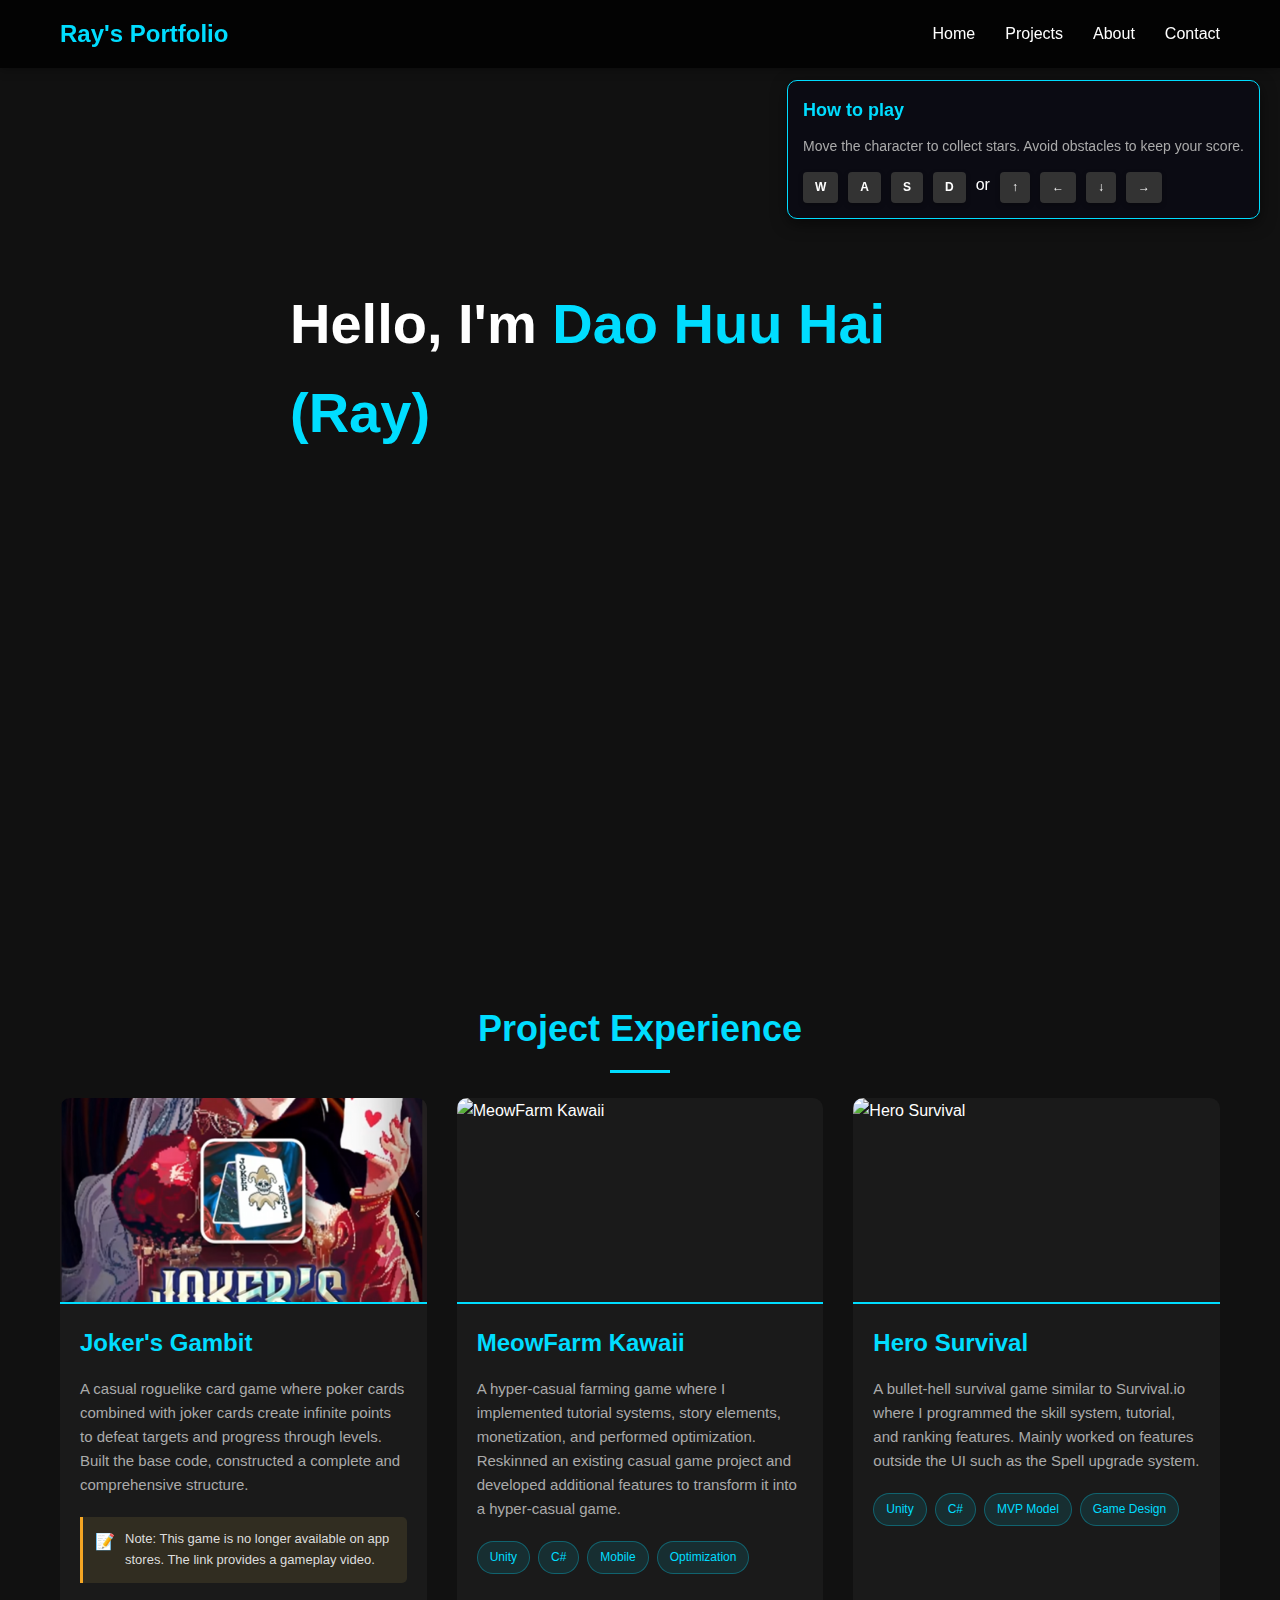
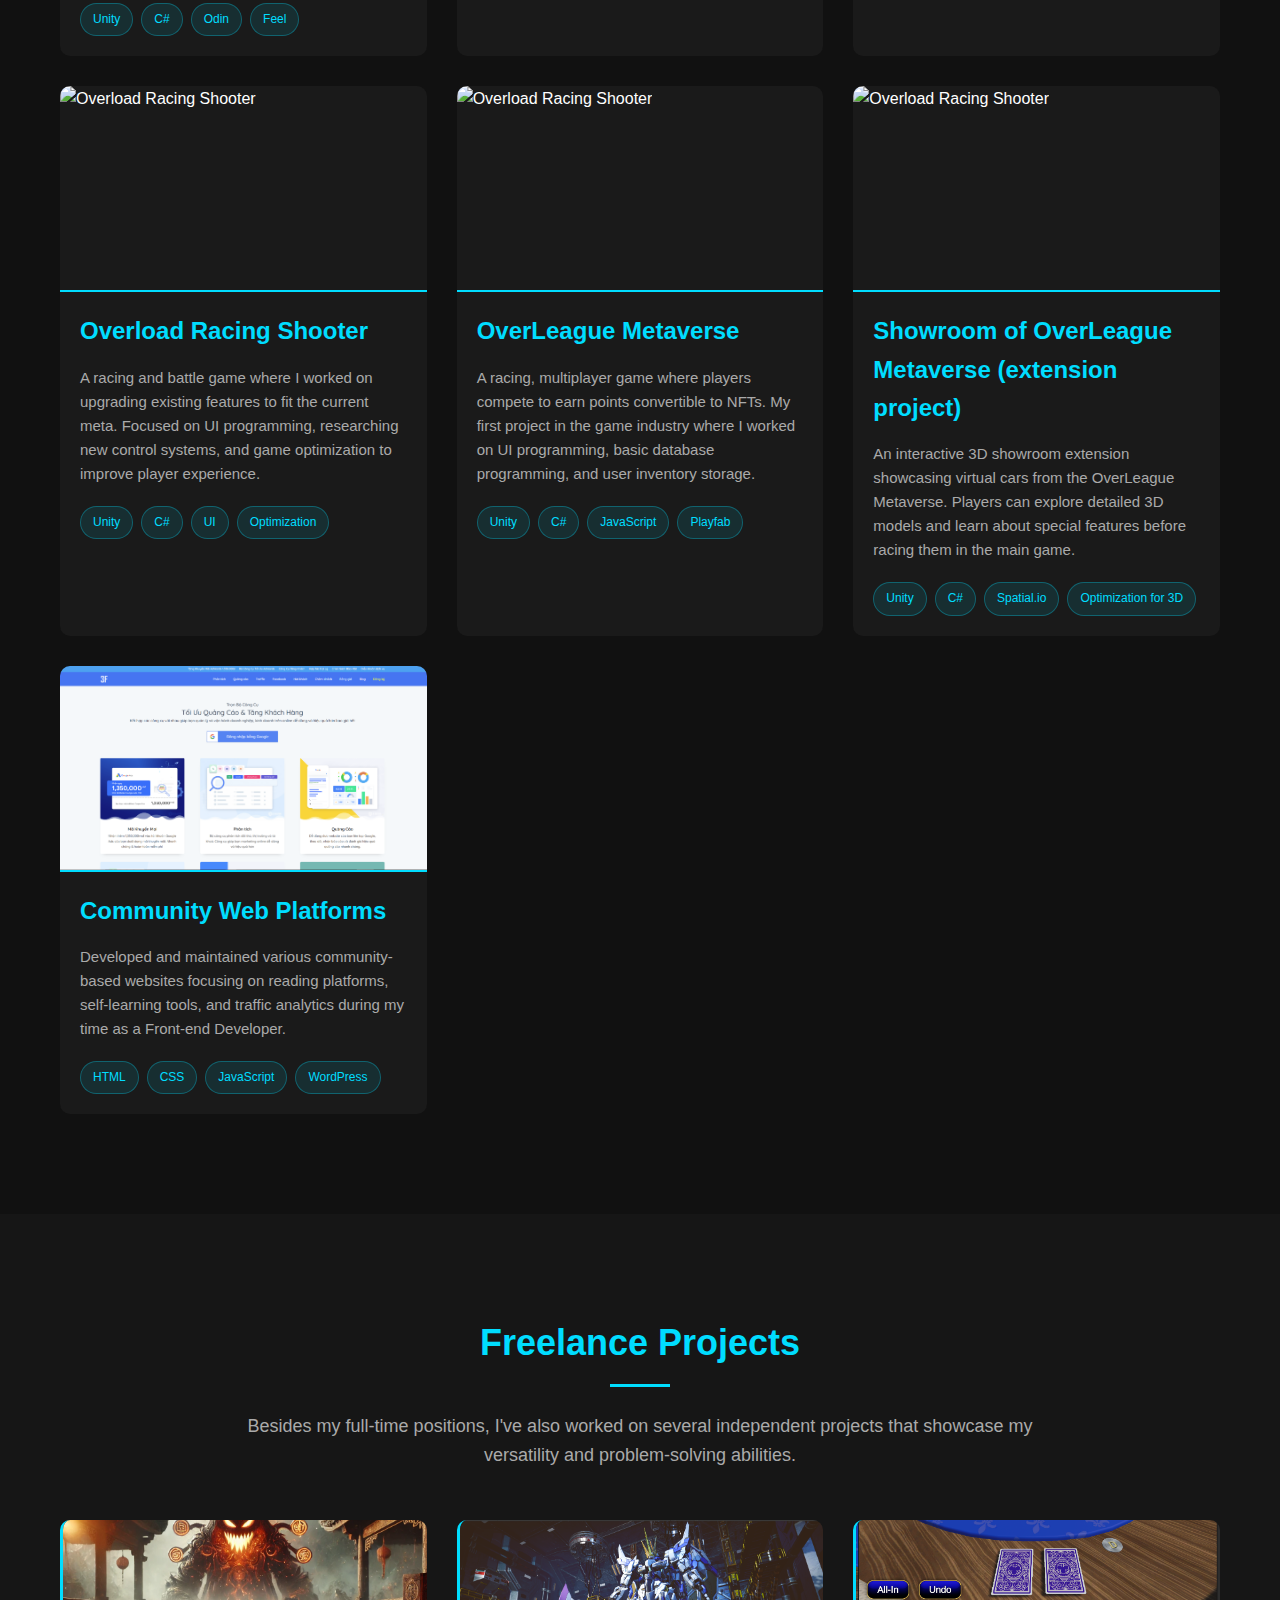
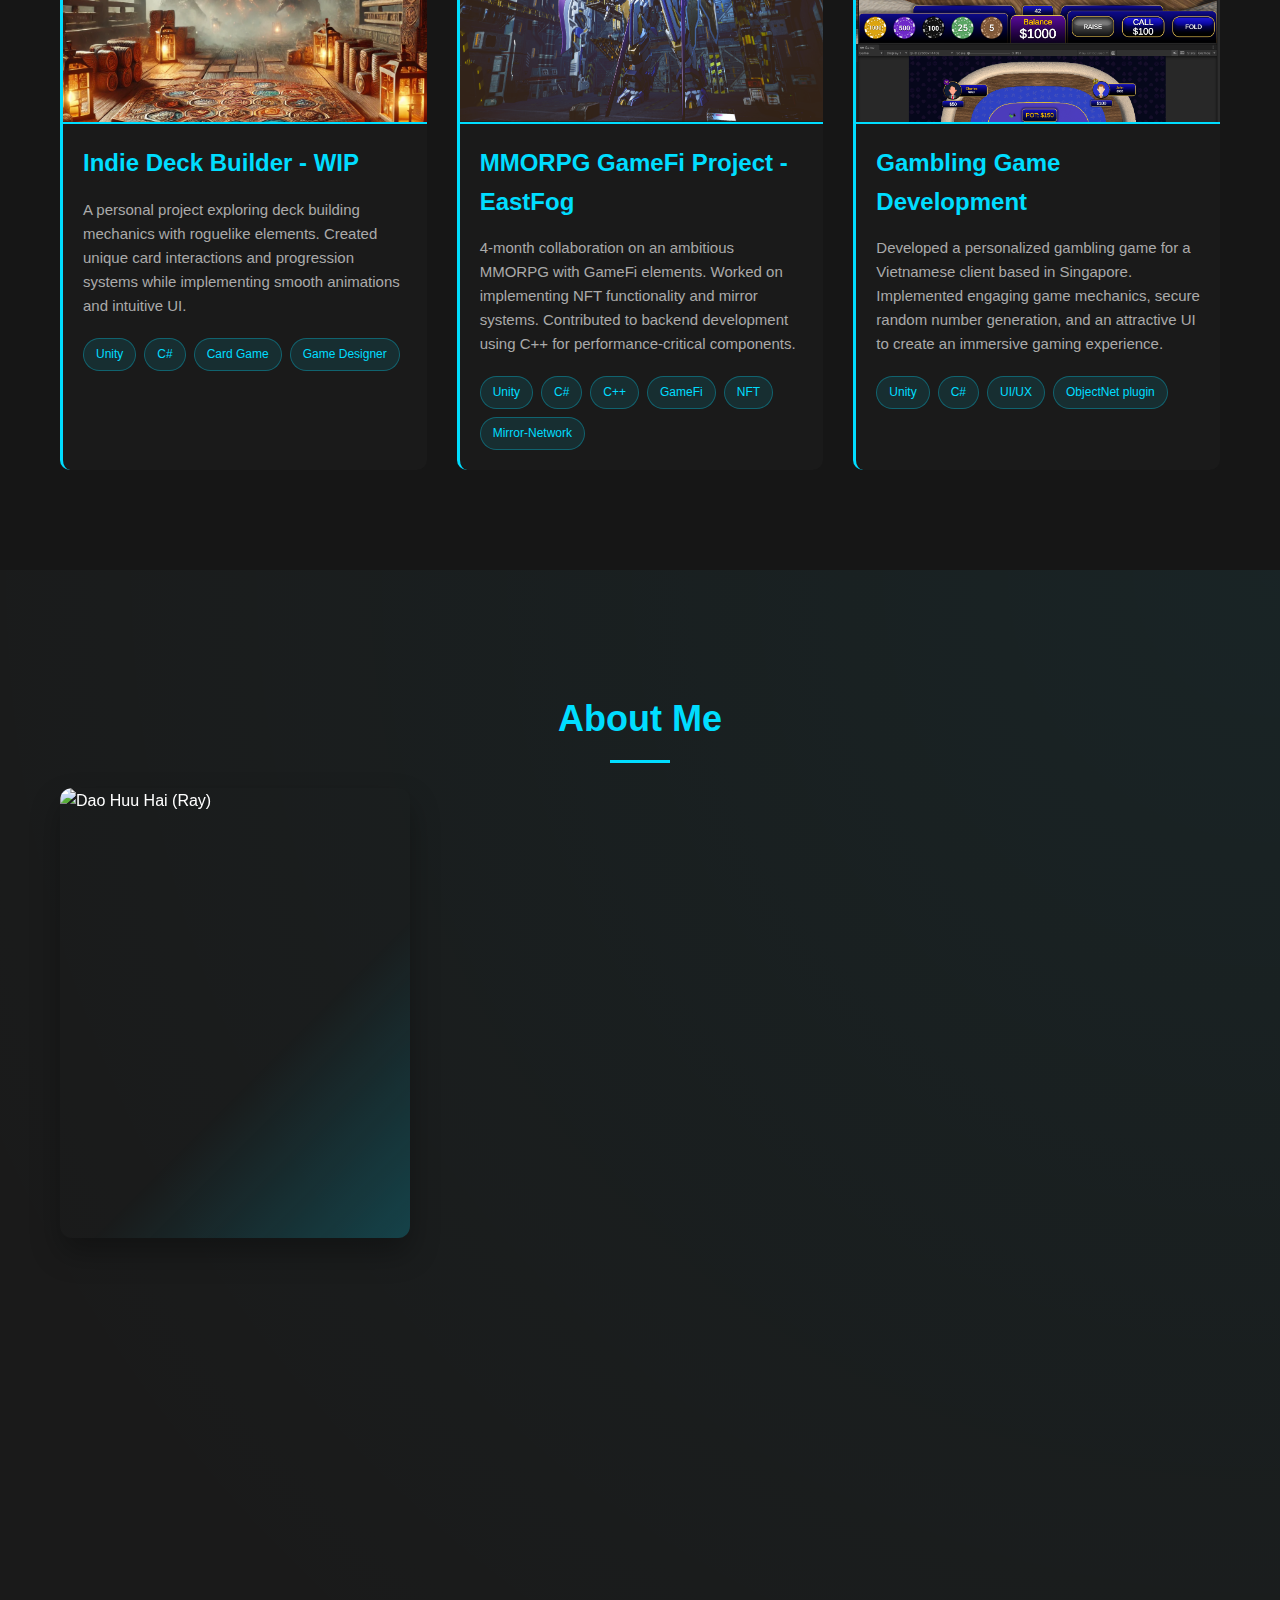
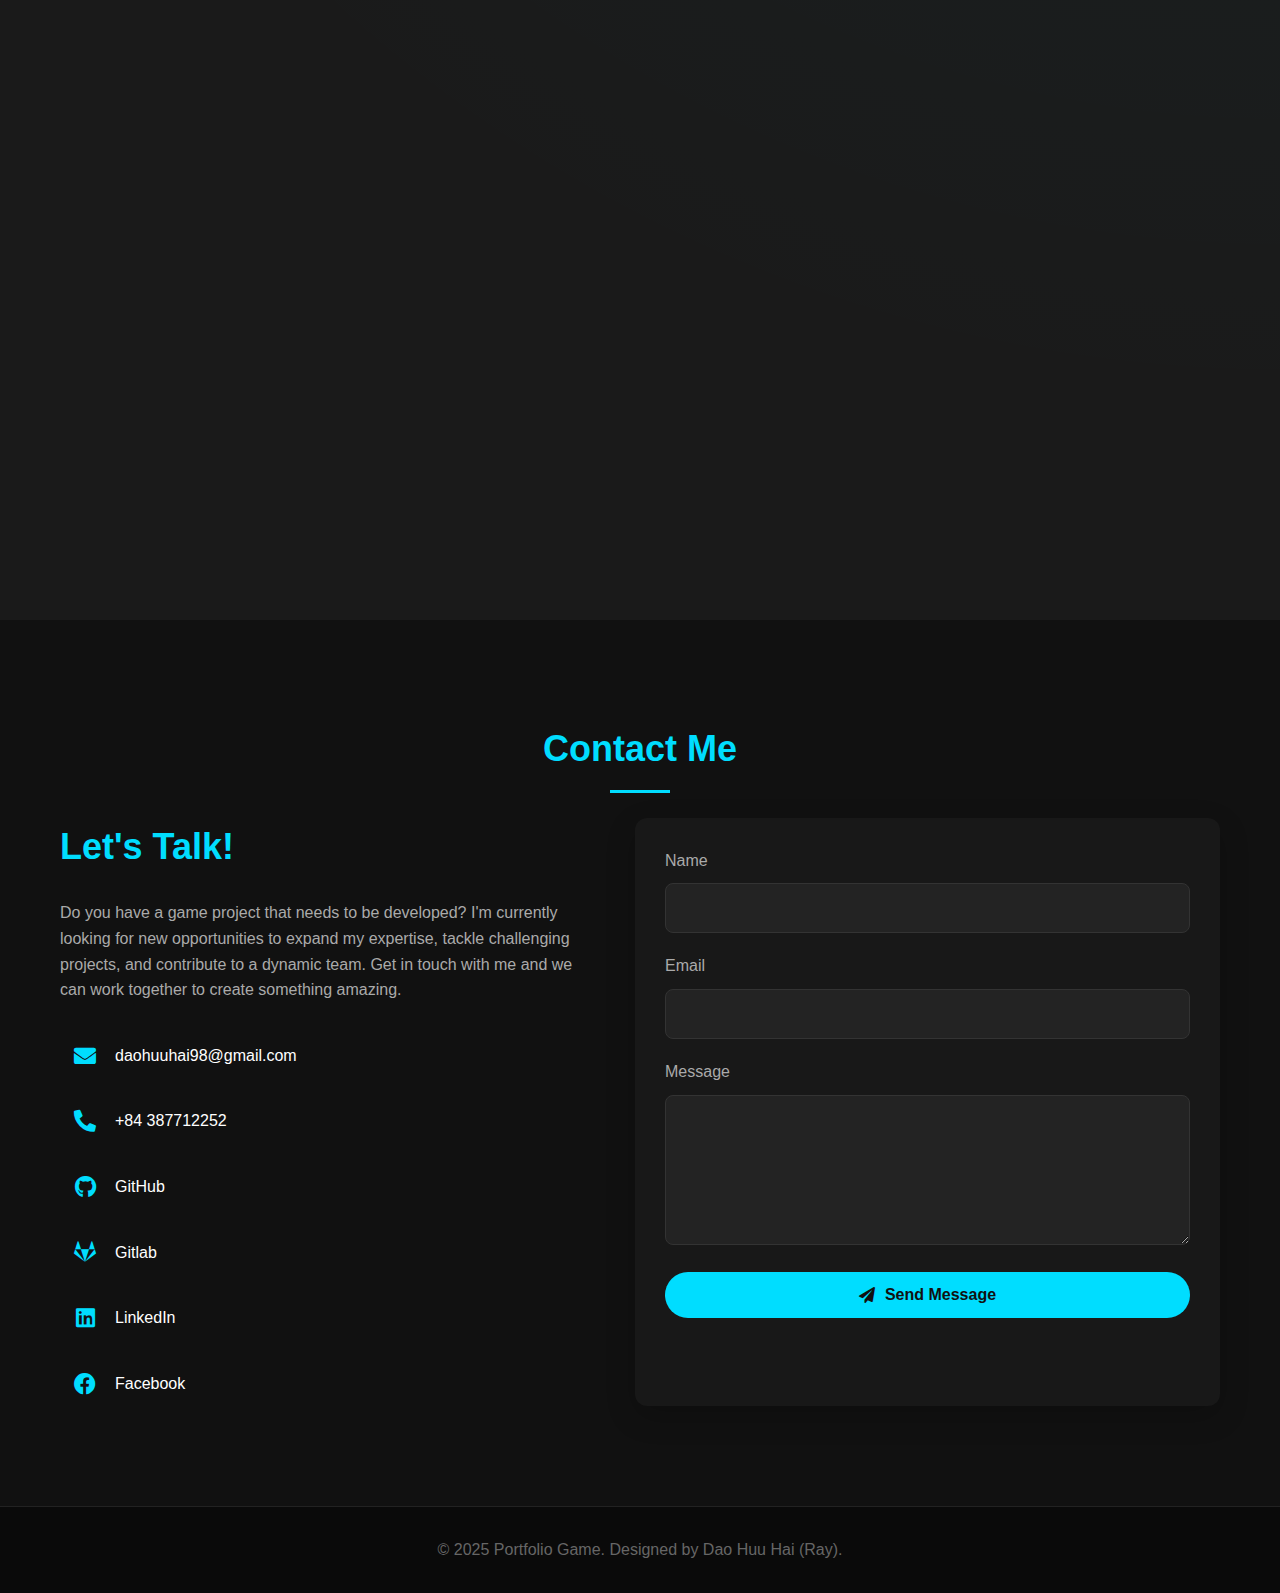
==== commit 5ed9d769: "change image and title project" ====
--- a/index.html
+++ b/index.html
@@ -1,5 +1,6 @@
 <!DOCTYPE html>
 <html lang="vi">
+
 <head>
     <meta charset="UTF-8">
     <meta name="viewport" content="width=device-width, initial-scale=1.0">
@@ -8,6 +9,7 @@
     <link rel="stylesheet" href="Sources/Css/styles.css">
     <link rel="stylesheet" href="Sources/Css/about.css">
 </head>
+
 <body>
     <header>
         <div class="container">
@@ -28,14 +30,15 @@
         <div class="container">
             <div class="hero-content">
                 <h1>Hello, I'm <span style="color: #0df;">Dao Huu Hai (Ray)</span></h1>
-                <p>I'm a passionate Unity Game Developer with experience in building interactive games and immersive digital experiences.</p>
+                <p>I'm a passionate Unity Game Developer with experience in building interactive games and immersive
+                    digital experiences.</p>
                 <a href="#projects" class="cta-button">View My Projects</a>
             </div>
         </div>
     </section>
 
     <div class="game-instructions">
-        <h3>Game Instructions</h3>
+        <h3>How to play</h3>
         <p>Move the character to collect stars. Avoid obstacles to keep your score.</p>
         <div class="controls">
             <span class="control-key">W</span>
@@ -49,349 +52,370 @@
             <span class="control-key">→</span>
         </div>
     </div>
-
-    <!-- Projects Section - Giữ nguyên cấu trúc gốc nhưng cải thiện thiết kế -->
-<section class="projects" id="projects">
-    <div class="container">
-        <h2 class="section-title">My Projects</h2>
-        <div class="projects-grid">
-            <a href="https://www.youtube.com/shorts/jCjuUE8L6YQ" target="_blank" class="project-link">
+    <section class="projects" id="projects">
+        <div class="container">
+            <h2 class="section-title">Project Experience</h2>
+            <div class="projects-grid">
+                <a href="https://www.youtube.com/shorts/jCjuUE8L6YQ" target="_blank" class="project-link">
+                    <div class="project-card">
+                        <div class="project-image">
+                            <img src="Sources/images/jkgb.png" alt="Joker's Gambit" class="project-img">
+                            <div class="project-overlay">
+                                <div class="project-icon">♠️</div>
+                            </div>
+                        </div>
+                        <div class="project-info">
+                            <h3>Joker's Gambit</h3>
+                            <p>A casual roguelike card game where poker cards combined with joker cards create infinite
+                                points to defeat targets and progress through levels. Built the base code, constructed a
+                                complete and comprehensive structure.</p>
+                            <div class="project-note">
+                                <span class="note-icon">📝</span> Note: This game is no longer available on app stores.
+                                The link provides a gameplay video.
+                            </div>
+                            <div class="project-tags">
+                                <span class="tag">Unity</span>
+                                <span class="tag">C#</span>
+                                <span class="tag">Odin</span>
+                                <span class="tag">Feel</span>
+                            </div>
+                        </div>
+                    </div>
+                </a>
+                <a href="https://play.google.com/store/apps/details?id=co.imba.kawaii.farm3d" target="_blank"
+                    class="project-link">
+                    <div class="project-card">
+                        <div class="project-image">
+                            <img src="Sources/images/meow-farm.webp" alt="MeowFarm Kawaii" class="project-img">
+                            <div class="project-overlay">
+                                <div class="project-icon">🐱</div>
+                            </div>
+                        </div>
+                        <div class="project-info">
+                            <h3>MeowFarm Kawaii</h3>
+                            <p>A hyper-casual farming game where I implemented tutorial systems, story elements,
+                                monetization, and performed optimization. Reskinned an existing casual game project and
+                                developed additional features to transform it into a hyper-casual game.</p>
+                            <div class="project-tags">
+                                <span class="tag">Unity</span>
+                                <span class="tag">C#</span>
+                                <span class="tag">Mobile</span>
+                                <span class="tag">Optimization</span>
+                            </div>
+                        </div>
+                    </div>
+                </a>
+                <a href="https://play.google.com/store/apps/details?id=co.imba.archero.premium" target="_blank"
+                    class="project-link">
+                    <div class="project-card">
+                        <div class="project-image">
+                            <img src="Sources/images/AH.webp" alt="Hero Survival" class="project-img">
+                            <div class="project-overlay">
+                                <div class="project-icon">⚔️</div>
+                            </div>
+                        </div>
+                        <div class="project-info">
+                            <h3>Hero Survival</h3>
+                            <p>A bullet-hell survival game similar to Survival.io where I programmed the skill system,
+                                tutorial, and ranking features. Mainly worked on features outside the UI such as the
+                                Spell upgrade system.</p>
+                            <div class="project-tags">
+                                <span class="tag">Unity</span>
+                                <span class="tag">C#</span>
+                                <span class="tag">MVP Model</span>
+                                <span class="tag">Game Design</span>
+                            </div>
+                        </div>
+                    </div>
+                </a>
+                <a href="https://play.google.com/store/apps/details?id=co.imba.overload" target="_blank"
+                    class="project-link">
+                    <div class="project-card">
+                        <div class="project-image">
+                            <img src="Sources/images/overload.webp" alt="Overload Racing Shooter" class="project-img">
+                            <div class="project-overlay">
+                                <div class="project-icon">🏎️</div>
+                            </div>
+                        </div>
+                        <div class="project-info">
+                            <h3>Overload Racing Shooter</h3>
+                            <p>A racing and battle game where I worked on upgrading existing features to fit the current
+                                meta. Focused on UI programming, researching new control systems, and game optimization
+                                to improve player experience.</p>
+                            <div class="project-tags">
+                                <span class="tag">Unity</span>
+                                <span class="tag">C#</span>
+                                <span class="tag">UI</span>
+                                <span class="tag">Optimization</span>
+                            </div>
+                        </div>
+                    </div>
+                </a>
+                <a href="https://play.google.com/store/apps/details?id=co.imba.overleague.metaverse" target="_blank"
+                    class="project-link">
+                    <div class="project-card">
+                        <div class="project-image">
+                            <img src="Sources/images/ovl.webp" alt="Overload Racing Shooter" class="project-img">
+                            <div class="project-overlay">
+                                <div class="project-icon">🏆</div>
+                            </div>
+                        </div>
+                        <div class="project-info">
+                            <h3>OverLeague Metaverse</h3>
+                            <p>A racing, multiplayer game where players compete to earn points convertible to NFTs. My
+                                first project in the game industry where I worked on UI programming, basic database
+                                programming, and user inventory storage.</p>
+                            <div class="project-tags">
+                                <span class="tag">Unity</span>
+                                <span class="tag">C#</span>
+                                <span class="tag">JavaScript</span>
+                                <span class="tag">Playfab</span>
+                            </div>
+                        </div>
+                    </div>
+                </a>
+                <a href="https://www.spatial.io/s/OverLeague-Showroom-6414c5a4d856d1323f10eba8" target="_blank"
+                    class="project-link">
+                    <div class="project-card">
+                        <div class="project-image">
+                            <img src="Sources/images/spatial.jpg" alt="Overload Racing Shooter" class="project-img">
+                            <div class="project-overlay">
+                                <div class="project-icon">🏆</div>
+                            </div>
+                        </div>
+                        <div class="project-info">
+                            <h3>Showroom of OverLeague Metaverse (extension project)</h3>
+                            <p>An interactive 3D showroom extension showcasing virtual cars from the OverLeague
+                                Metaverse. Players can explore detailed 3D models and learn about special features
+                                before racing them in the main game.</p>
+                            <div class="project-tags">
+                                <span class="tag">Unity</span>
+                                <span class="tag">C#</span>
+                                <span class="tag">Spatial.io</span>
+                                <span class="tag">Optimization for 3D</span>
+                            </div>
+                        </div>
+                    </div>
+                </a>
+                <a href="https://fff.com.vn/" target="_blank" class="project-link">
+                    <div class="project-card">
+                        <div class="project-image">
+                            <img src="Sources/images/fff.png" alt="Overload Racing Shooter" class="project-img">
+                            <div class="project-overlay">
+                                <div class="project-icon">💻</div>
+                            </div>
+                        </div>
+                        <div class="project-info">
+                            <h3>Community Web Platforms</h3>
+                            <p>Developed and maintained various community-based websites focusing on reading platforms,
+                                self-learning tools, and traffic analytics during my time as a Front-end Developer.</p>
+                            <div class="project-tags">
+                                <span class="tag">HTML</span>
+                                <span class="tag">CSS</span>
+                                <span class="tag">JavaScript</span>
+                                <span class="tag">WordPress</span>
+                            </div>
+                        </div>
+                    </div>
+                </a>
+            </div>
+        </div>
+    </section>
+    <section class="freelance-projects">
+        <div class="container">
+            <h2 class="section-title">Freelance Projects</h2>
+            <p class="section-description">Besides my full-time positions, I've also worked on several independent
+                projects that showcase my versatility and problem-solving abilities.</p>
+
+            <div class="projects-grid">
                 <div class="project-card">
                     <div class="project-image">
-                        <img src="Sources/images/jkgb.png" alt="Joker's Gambit" class="project-img">
+                        <img src="Sources/images/indie.webp" alt="MMORPG" class="project-img">
                         <div class="project-overlay">
-                            <div class="project-icon">♠️</div>
+                            <div class="project-icon">🎮</div>
                         </div>
                     </div>
                     <div class="project-info">
-                        <h3>Joker's Gambit</h3>
-                        <p>A casual roguelike card game where poker cards combined with joker cards create infinite points to defeat targets and progress through levels. Built the base code, constructed a complete and comprehensive structure.</p>
-                        <div class="project-note">
-                            <span class="note-icon">📝</span> Note: This game is no longer available on app stores. The link provides a gameplay video.
-                        </div>
+                        <h3>Indie Deck Builder - WIP</h3>
+                        <p>A personal project exploring deck building mechanics with roguelike elements. Created unique
+                            card interactions and progression systems while implementing smooth animations and intuitive
+                            UI.</p>
                         <div class="project-tags">
                             <span class="tag">Unity</span>
                             <span class="tag">C#</span>
-                            <span class="tag">Odin</span>
-                            <span class="tag">Feel</span>
-                        </div>
-                    </div>
-                </div>
-            </a>
-            <a href="https://play.google.com/store/apps/details?id=co.imba.kawaii.farm3d" target="_blank" class="project-link">
+                            <span class="tag">Card Game</span>
+                            <span class="tag">Game Designer</span>
+                        </div>
+                    </div>
+                </div>
+
                 <div class="project-card">
                     <div class="project-image">
-                        <img src="Sources/images/meow-farm.webp" alt="MeowFarm Kawaii" class="project-img">
+                        <img src="Sources/images/mmo.png" alt="MMORPG" class="project-img">
                         <div class="project-overlay">
-                            <div class="project-icon">🐱</div>
+                            <div class="project-icon">🌍</div>
                         </div>
                     </div>
                     <div class="project-info">
-                        <h3>MeowFarm Kawaii</h3>
-                        <p>A hyper-casual farming game where I implemented tutorial systems, story elements, monetization, and performed optimization. Reskinned an existing casual game project and developed additional features to transform it into a hyper-casual game.</p>
+                        <h3>MMORPG GameFi Project - EastFog</h3>
+                        <p>4-month collaboration on an ambitious MMORPG with GameFi elements. Worked on implementing NFT
+                            functionality and mirror systems. Contributed to backend development using C++ for
+                            performance-critical components.</p>
                         <div class="project-tags">
                             <span class="tag">Unity</span>
                             <span class="tag">C#</span>
-                            <span class="tag">Mobile</span>
-                            <span class="tag">Optimization</span>
-                        </div>
-                    </div>
-                </div>
-            </a>
-            <a href="https://play.google.com/store/apps/details?id=co.imba.archero.premium" target="_blank" class="project-link">
+                            <span class="tag">C++</span>
+                            <span class="tag">GameFi</span>
+                            <span class="tag">NFT</span>
+                            <span class="tag">Mirror-Network</span>
+                        </div>
+                    </div>
+                </div>
+
                 <div class="project-card">
                     <div class="project-image">
-                        <img src="Sources/images/AH.webp" alt="Hero Survival" class="project-img">
+                        <img src="Sources/images/gamble.png" alt="MMORPG" class="project-img">
                         <div class="project-overlay">
-                            <div class="project-icon">⚔️</div>
+                            <div class="project-icon">🎲</div>
                         </div>
                     </div>
                     <div class="project-info">
-                        <h3>Hero Survival</h3>
-                        <p>A bullet-hell survival game similar to Survival.io where I programmed the skill system, tutorial, and ranking features. Mainly worked on features outside the UI such as the Spell upgrade system.</p>
+                        <h3>Gambling Game Development</h3>
+                        <p>Developed a personalized gambling game for a Vietnamese client based in Singapore.
+                            Implemented engaging game mechanics, secure random number generation, and an attractive UI
+                            to create an immersive gaming experience.</p>
                         <div class="project-tags">
                             <span class="tag">Unity</span>
                             <span class="tag">C#</span>
-                            <span class="tag">MVP Model</span>
-                            <span class="tag">Game Design</span>
-                        </div>
-                    </div>
-                </div>
-            </a>
-            <a href="https://play.google.com/store/apps/details?id=co.imba.overload" target="_blank" class="project-link">
-                <div class="project-card">
-                    <div class="project-image">
-                        <img src="Sources/images/overload.webp" alt="Overload Racing Shooter" class="project-img">
-                        <div class="project-overlay">
-                            <div class="project-icon">🏎️</div>
-                        </div>
-                    </div>
-                    <div class="project-info">
-                        <h3>Overload Racing Shooter</h3>
-                        <p>A racing and battle game where I worked on upgrading existing features to fit the current meta. Focused on UI programming, researching new control systems, and game optimization to improve player experience.</p>
-                        <div class="project-tags">
-                            <span class="tag">Unity</span>
-                            <span class="tag">C#</span>
-                            <span class="tag">UI</span>
-                            <span class="tag">Optimization</span>
-                        </div>
-                    </div>
-                </div>
-            </a>
-            <a href="https://play.google.com/store/apps/details?id=co.imba.overleague.metaverse" target="_blank" class="project-link">
-                <div class="project-card">
-                    <!-- <div class="project-icon">
-                        <i class="project-symbol">🏆</i>
-                    </div> -->
-                    <div class="project-image">
-                        <img src="Sources/images/ovl.webp" alt="Overload Racing Shooter" class="project-img">
-                        <div class="project-overlay">
-                            <div class="project-icon">🏆</div>
-                        </div>
-                    </div>
-                    <div class="project-info">
-                        <h3>OverLeague Metaverse</h3>
-                        <p>A racing, multiplayer game where players compete to earn points convertible to NFTs. My first project in the game industry where I worked on UI programming, basic database programming, and user inventory storage.</p>
-                        <!-- <div class="project-extension">
-                            <a href="https://www.spatial.io/s/OverLeague-Showroom-6414c5a4d856d1323f10eba8" target="_blank" class="extension-link">
-                                <i class="fas fa-external-link-alt"></i> Visit OverLeague Spatial Showroom
-                            </a>
-                            <p class="extension-description">An interactive 3D showroom extension showcasing virtual cars from the OverLeague Metaverse. Players can explore detailed 3D models and learn about special features before racing them in the main game.</p>
-                        </div> -->
-                        <div class="project-tags">
-                            <span class="tag">Unity</span>
-                            <span class="tag">C#</span>
-                            <span class="tag">JavaScript</span>
-                            <span class="tag">Playfab</span>
-                        </div>
-                    </div>
-                </div>
-            </a>
-            <a href="https://www.spatial.io/s/OverLeague-Showroom-6414c5a4d856d1323f10eba8" target="_blank" class="project-link">
-                <div class="project-card">
-                    <div class="project-image">
-                        <img src="Sources/images/spatial.jpg" alt="Overload Racing Shooter" class="project-img">
-                        <div class="project-overlay">
-                            <div class="project-icon">🏆</div>
-                        </div>
-                    </div>
-                    <div class="project-info">
-                        <h3>Showroom of OverLeague Metaverse (extension project)</h3>
-                        <p>An interactive 3D showroom extension showcasing virtual cars from the OverLeague Metaverse. Players can explore detailed 3D models and learn about special features before racing them in the main game.</p>
-                        <div class="project-tags">
-                            <span class="tag">Unity</span>
-                            <span class="tag">C#</span>
-                            <span class="tag">Spatial.io</span>
-                            <span class="tag">Optimization for 3D</span>
-                        </div>
-                    </div>
-                </div>
-            </a>
-            <a href="https://fff.com.vn/" target="_blank" class="project-link">
-                <div class="project-card">
-                    <div class="project-image">
-                        <img src="Sources/images/fff.png" alt="Overload Racing Shooter" class="project-img">
-                        <div class="project-overlay">
-                            <div class="project-icon">💻</div>
-                        </div>
-                    </div>
-                    <!-- <div class="project-icon">
-                        <i class="project-symbol">💻</i>
-                    </div> -->
-                    <div class="project-info">
-                        <h3>Community Web Platforms</h3>
-                        <p>Developed and maintained various community-based websites focusing on reading platforms, self-learning tools, and traffic analytics during my time as a Front-end Developer.</p>
-                        <div class="project-tags">
-                            <span class="tag">HTML</span>
-                            <span class="tag">CSS</span>
-                            <span class="tag">JavaScript</span>
-                            <span class="tag">WordPress</span>
-                        </div>
-                    </div>
-                </div>
-            </a>
-        </div>
-    </div>
-</section>
-<section class="freelance-projects">
-    <div class="container">
-        <h2 class="section-title">Freelance Projects</h2>
-        <p class="section-description">Besides my full-time positions, I've also worked on several independent projects that showcase my versatility and problem-solving abilities.</p>
-        
-        <div class="projects-grid">
-            <div class="project-card">
-                <!-- <div class="project-icon">
-                    <i class="project-symbol">🎮</i>
-                </div> -->
-                <div class="project-image">
-                    <img src="Sources/images/mmo.png" alt="MMORPG" class="project-img">
-                    <div class="project-overlay">
-                        <div class="project-icon">🎮</div>
-                    </div>
-                </div>
-                <div class="project-info">
-                    <h3>Indie Deck Builder - WIP</h3>
-                    <p>A personal project exploring deck building mechanics with roguelike elements. Created unique card interactions and progression systems while implementing smooth animations and intuitive UI.</p>
-                    <div class="project-tags">
-                        <span class="tag">Unity</span>
-                        <span class="tag">C#</span>
-                        <span class="tag">Card Game</span>
-                        <span class="tag">Game Designer</span>
+                            <span class="tag">UI/UX</span>
+                            <span class="tag">ObjectNet plugin</span>
+                        </div>
                     </div>
                 </div>
             </div>
-            
-            <div class="project-card">
-                <!-- <div class="project-icon">
-                    <i class="project-symbol">🌍</i>
-                </div> -->
-                <div class="project-image">
-                    <img src="Sources/images/mmo.png" alt="MMORPG" class="project-img">
-                    <div class="project-overlay">
-                        <div class="project-icon">🌍</div>
-                    </div>
-                </div>
-                <div class="project-info">
-                    <h3>MMORPG GameFi Project - EastFog</h3>
-                    <p>4-month collaboration on an ambitious MMORPG with GameFi elements. Worked on implementing NFT functionality and mirror systems. Contributed to backend development using C++ for performance-critical components.</p>
-                    <div class="project-tags">
-                        <span class="tag">Unity</span>
-                        <span class="tag">C#</span>
-                        <span class="tag">C++</span>
-                        <span class="tag">GameFi</span>
-                        <span class="tag">NFT</span>
-                        <span class="tag">Mirror-Network</span>
+        </div>
+    </section>
+    <section class="about" id="about">
+        <div class="container">
+            <h2 class="section-title">About Me</h2>
+            <div class="about-content">
+                <div class="about-image">
+                    <div class="image-container">
+                        <img src="Sources/images/image_profile.jpg" alt="Dao Huu Hai (Ray)" class="profile-img">
+                        <div class="image-overlay"></div>
+                    </div>
+                    <div class="social-icons">
+                        <a href="https://github.com/Hai3Ne" target="_blank" class="social-icon">
+                            <i class="fab fa-github"></i>
+                        </a>
+                        <a href="https://gitlab.com/Hai3Ne" target="_blank" class="social-icon">
+                            <i class="fab fa-gitlab"></i>
+                        </a>
+                        <a href="https://www.linkedin.com/in/hai-dao-b56b151ab/" target="_blank" class="social-icon">
+                            <i class="fab fa-linkedin"></i>
+                        </a>
+                    </div>
+                </div>
+                <div class="about-text">
+                    <p class="intro-text">Hello! I'm <span class="highlight">Dao Huu Hai (Ray)</span>, a Unity Game
+                        Developer with over 3 years of in-depth experience in C# programming on the Unity platform.
+                        Previously, I had over 1 year of experience in web development, which helped me build a solid
+                        foundation in programming thinking and software development. This combination allows me to have
+                        a more comprehensive view of game and interactive application development.</p>
+
+                    <p>I have participated in and contributed to more than 5 diverse game projects, ranging from casual
+                        to hyper-casual on mobile platforms, while applying modern software development principles such
+                        as OOP, SOLID, and common design patterns.</p>
+
+                    <p>I am passionate about learning and acquire new skills quickly. I never hesitate to explore and
+                        develop proficiency in new programming languages or platforms when projects require it. This
+                        adaptability has allowed me to continuously grow as a developer and stay current with evolving
+                        technologies in the game development industry.</p>
+
+                    <p>I am currently looking for new opportunities to expand my expertise, tackle challenging projects,
+                        and contribute to a dynamic team. With my diverse background and deep understanding of Unity and
+                        modern game development technologies, I am confident in creating engaging and creative game
+                        experiences.</p>
+
+                    <div class="skill-section">
+                        <h3>Technical Skills</h3>
+                        <div class="skills">
+                            <span class="skill">Unity</span>
+                            <span class="skill">C#</span>
+                            <span class="skill">OOP/SOLID</span>
+                            <span class="skill">Design Patterns</span>
+                            <span class="skill">Mobile Development</span>
+                            <span class="skill">UI/UX Programming</span>
+                            <span class="skill">Game Optimization</span>
+                            <span class="skill">Git/Version Control/SVN</span>
+                            <span class="skill">JavaScript</span>
+                            <span class="skill">HTML & CSS</span>
+                            <span class="skill">Python</span>
+                            <span class="skill">Lua</span>
+                            <span class="skill">Rolox</span>
+                        </div>
+                    </div>
+
+                    <div class="interests-section">
+                        <h3>Interests</h3>
+                        <div class="interests">
+                            <span class="interest">Esports</span>
+                            <span class="interest">Indie Game Development</span>
+                            <span class="interest">Deck Building Games</span>
+                            <span class="interest">Horror Games</span>
+                            <span class="interest">Game Market Trends</span>
+                            <span class="interest">Music</span>
+                            <span class="interest">Technical Learning</span>
+                        </div>
+                    </div>
+
+                    <div class="education-section">
+                        <h3>Education</h3>
+                        <div class="education-item">
+                            <h4>Web Developer Engineer</h4>
+                            <p>FPT Polytechnic, Ho Chi Minh City (2018-2020)</p>
+                            <p>Graduated with Good, GPA 7.9</p>
+                        </div>
+                        <div class="education-item">
+                            <h4>3D Modeling</h4>
+                            <p>MAAC Academy</p>
+                            <p>Completed 3D course</p>
+                        </div>
                     </div>
                 </div>
             </div>
-            
-            <div class="project-card">
-                <!-- <div class="project-icon">
-                    <i class="project-symbol">🎲</i>
-                </div> -->
-                <div class="project-image">
-                    <img src="Sources/images/gamble.png" alt="MMORPG" class="project-img">
-                    <div class="project-overlay">
-                        <div class="project-icon">🎲</div>
-                    </div>
-                </div>
-                <div class="project-info">
-                    <h3>Gambling Game Development</h3>
-                    <p>Developed a personalized gambling game for a Vietnamese client based in Singapore. Implemented engaging game mechanics, secure random number generation, and an attractive UI to create an immersive gaming experience.</p>
-                    <div class="project-tags">
-                        <span class="tag">Unity</span>
-                        <span class="tag">C#</span>
-                        <span class="tag">UI/UX</span>
-                        <span class="tag">ObjectNet plugin</span>
-                    </div>
-                </div>
-            </div>
-        </div>
-    </div>
-</section>
-<section class="about" id="about">
-    <div class="container">
-        <h2 class="section-title">About Me</h2>
-        <div class="about-content">
-            <div class="about-image">
-                <div class="image-container">
-                    <img src="Sources/images/image_profile.jpg" alt="Dao Huu Hai (Ray)" class="profile-img">
-                    <div class="image-overlay"></div>
-                </div>
-                <div class="social-icons">
-                    <a href="https://github.com/Hai3Ne" target="_blank" class="social-icon">
-                        <i class="fab fa-github"></i>
-                    </a>
-                    <a href="https://gitlab.com/Hai3Ne" target="_blank" class="social-icon">
-                        <i class="fab fa-gitlab"></i>
-                    </a>
-                    <a href="https://www.linkedin.com/in/hai-dao-b56b151ab/" target="_blank" class="social-icon">
-                        <i class="fab fa-linkedin"></i>
-                    </a>
-                </div>
-            </div>
-            <div class="about-text">
-                <p class="intro-text">Hello! I'm <span class="highlight">Dao Huu Hai (Ray)</span>, a Unity Game Developer with over 3 years of in-depth experience in C# programming on the Unity platform. Previously, I had over 1 year of experience in web development, which helped me build a solid foundation in programming thinking and software development. This combination allows me to have a more comprehensive view of game and interactive application development.</p>
-                
-                <p>I have participated in and contributed to more than 5 diverse game projects, ranging from casual to hyper-casual on mobile platforms, while applying modern software development principles such as OOP, SOLID, and common design patterns.</p>
-                
-                <p>I am passionate about learning and acquire new skills quickly. I never hesitate to explore and develop proficiency in new programming languages or platforms when projects require it. This adaptability has allowed me to continuously grow as a developer and stay current with evolving technologies in the game development industry.</p>
-                
-                <p>I am currently looking for new opportunities to expand my expertise, tackle challenging projects, and contribute to a dynamic team. With my diverse background and deep understanding of Unity and modern game development technologies, I am confident in creating engaging and creative game experiences.</p>
-                
-                <div class="skill-section">
-                    <h3>Technical Skills</h3>
-                    <div class="skills">
-                        <span class="skill">Unity</span>
-                        <span class="skill">C#</span>
-                        <span class="skill">OOP/SOLID</span>
-                        <span class="skill">Design Patterns</span>
-                        <span class="skill">Mobile Development</span>
-                        <span class="skill">UI/UX Programming</span>
-                        <span class="skill">Game Optimization</span>
-                        <span class="skill">Git/Version Control/SVN</span>
-                        <span class="skill">JavaScript</span>
-                        <span class="skill">HTML & CSS</span>
-                        <span class="skill">Python</span>
-                        <span class="skill">Lua</span>
-                        <span class="skill">Rolox</span>
-                    </div>
-                </div>
-                
-                <div class="interests-section">
-                    <h3>Interests</h3>
-                    <div class="interests">
-                        <span class="interest">Esports</span>
-                        <span class="interest">Indie Game Development</span>
-                        <span class="interest">Deck Building Games</span>
-                        <span class="interest">Horror Games</span>
-                        <span class="interest">Game Market Trends</span>
-                        <span class="interest">Music</span>
-                        <span class="interest">Technical Learning</span>
-                    </div>
-                </div>
-                
-                <div class="education-section">
-                    <h3>Education</h3>
-                    <div class="education-item">
-                        <h4>Web Developer Engineer</h4>
-                        <p>FPT Polytechnic, Ho Chi Minh City (2018-2020)</p>
-                        <p>Graduated with Good, GPA 7.9</p>
-                    </div>
-                    <div class="education-item">
-                        <h4>3D Modeling</h4>
-                        <p>MAAC Academy</p>
-                        <p>Completed 3D course</p>
-                    </div>
-                </div>
-            </div>
-        </div>
-    </div>
-</section>
-    <!-- Projects Section Update -->
-    <!-- <section class="contact" id="contact">
+        </div>
+    </section>
+    <section class="contact" id="contact">
         <div class="container">
             <h2 class="section-title">Contact Me</h2>
             <div class="contact-content">
                 <div class="contact-info">
                     <h2>Let's Talk!</h2>
-                    <p>Do you have a game project that needs to be developed? I'm currently looking for new opportunities to expand my expertise, tackle challenging projects, and contribute to a dynamic team. Get in touch with me and we can work together to create something amazing.</p>
+                    <p>Do you have a game project that needs to be developed? I'm currently looking for new
+                        opportunities to expand my expertise, tackle challenging projects, and contribute to a dynamic
+                        team. Get in touch with me and we can work together to create something amazing.</p>
                     <div class="contact-links">
                         <a href="mailto:daohuuhai98@gmail.com" class="contact-link">
-                            <i>📧</i> daohuuhai98@gmail.com
+                            <i class="fas fa-envelope"></i> daohuuhai98@gmail.com
                         </a>
                         <a href="tel:+84387712252" class="contact-link">
-                            <i>📱</i> +84 387712252
+                            <i class="fas fa-phone-alt"></i> +84 387712252
                         </a>
                         <a href="https://github.com/Hai3Ne" target="_blank" class="contact-link">
-                            <i>💻</i> GitHub
+                            <i class="fab fa-github"></i> GitHub
+                        </a>
+                        <a href="https://gitlab.com/Hai3Ne" target="_blank" class="contact-link">
+                            <i class="fab fa-gitlab"></i> Gitlab
                         </a>
                         <a href="https://www.linkedin.com/in/hai-dao-b56b151ab/" target="_blank" class="contact-link">
-                            <i>🔗</i> LinkedIn
-                        </a>
-                        <a href="https://www.facebook.com/profile.php?id=100054780497511" target="_blank" class="contact-link">
-                            <i>🧵</i> Facebook
-                        </a>
+                            <i class="fab fa-linkedin"></i> LinkedIn
+                        </a>
+                        <a href="https://www.facebook.com/profile.php?id=100054780497511" target="_blank"
+                            class="contact-link">
+                            <i class="fab fa-facebook"></i> Facebook
+                        </a>
+
                     </div>
                 </div>
                 <div class="contact-form">
@@ -408,55 +432,6 @@
                             <label for="message">Message</label>
                             <textarea id="message" required></textarea>
                         </div>
-                        <button type="submit" class="submit-button">Send Message</button>
-                    </form>
-                </div>
-            </div>
-        </div>
-    </section> -->
-    <section class="contact" id="contact">
-        <div class="container">
-            <h2 class="section-title">Contact Me</h2>
-            <div class="contact-content">
-                <div class="contact-info">
-                    <h2>Let's Talk!</h2>
-                    <p>Do you have a game project that needs to be developed? I'm currently looking for new opportunities to expand my expertise, tackle challenging projects, and contribute to a dynamic team. Get in touch with me and we can work together to create something amazing.</p>
-                    <div class="contact-links">
-                        <a href="mailto:daohuuhai98@gmail.com" class="contact-link">
-                            <i class="fas fa-envelope"></i> daohuuhai98@gmail.com
-                        </a>
-                        <a href="tel:+84387712252" class="contact-link">
-                            <i class="fas fa-phone-alt"></i> +84 387712252
-                        </a>
-                        <a href="https://github.com/Hai3Ne" target="_blank" class="contact-link">
-                            <i class="fab fa-github"></i> GitHub
-                        </a>
-                        <a href="https://gitlab.com/Hai3Ne" target="_blank" class="contact-link">
-                            <i class="fab fa-gitlab"></i> Gitlab
-                        </a>
-                        <a href="https://www.linkedin.com/in/hai-dao-b56b151ab/" target="_blank" class="contact-link">
-                            <i class="fab fa-linkedin"></i> LinkedIn
-                        </a>
-                        <a href="https://www.facebook.com/profile.php?id=100054780497511" target="_blank" class="contact-link">
-                            <i class="fab fa-facebook"></i> Facebook
-                        </a>
-                        
-                    </div>
-                </div>
-                <div class="contact-form">
-                    <form>
-                        <div class="form-group">
-                            <label for="name">Name</label>
-                            <input type="text" id="name" required>
-                        </div>
-                        <div class="form-group">
-                            <label for="email">Email</label>
-                            <input type="email" id="email" required>
-                        </div>
-                        <div class="form-group">
-                            <label for="message">Message</label>
-                            <textarea id="message" required></textarea>
-                        </div>
                         <button type="submit" class="submit-button">
                             <i class="fas fa-paper-plane"></i> Send Message
                         </button>
@@ -475,4 +450,5 @@
     <script src="Sources/game.js"></script>
     <script src="Sources/main.js"></script>
 </body>
+
 </html>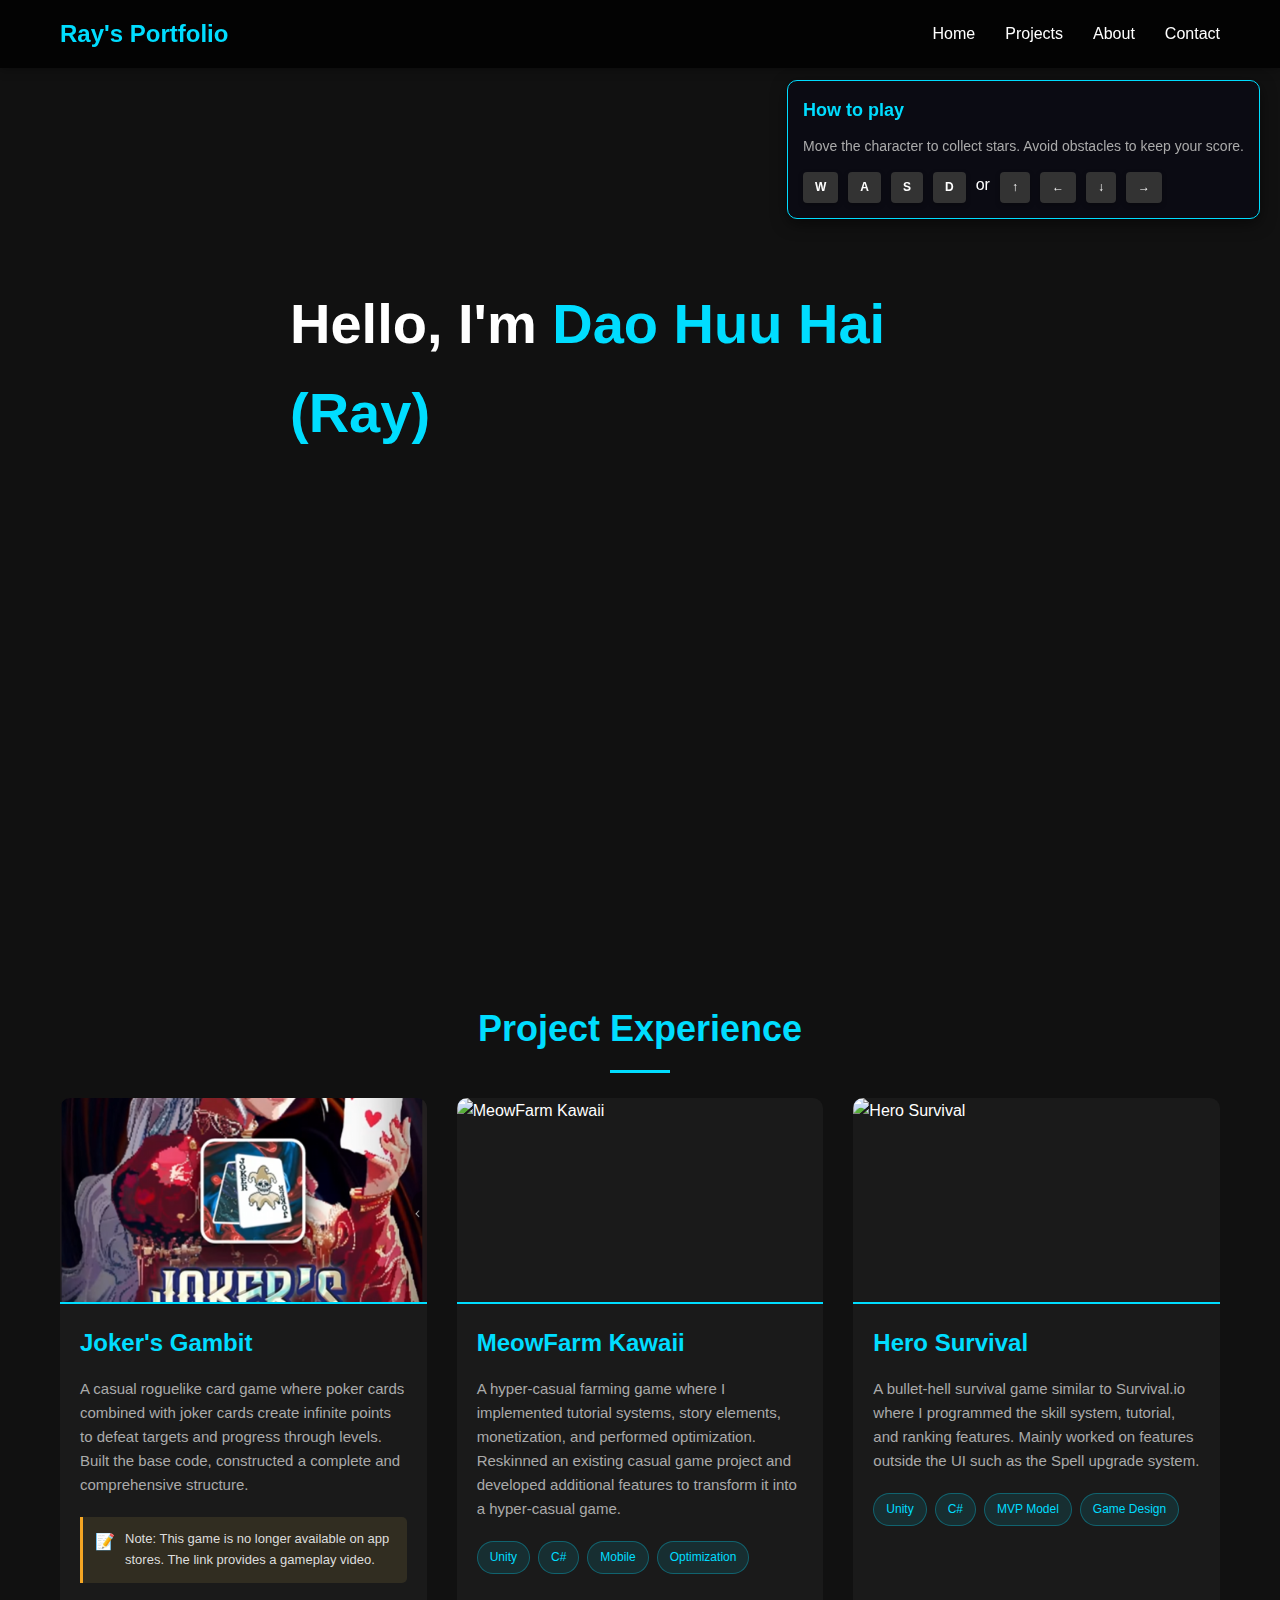
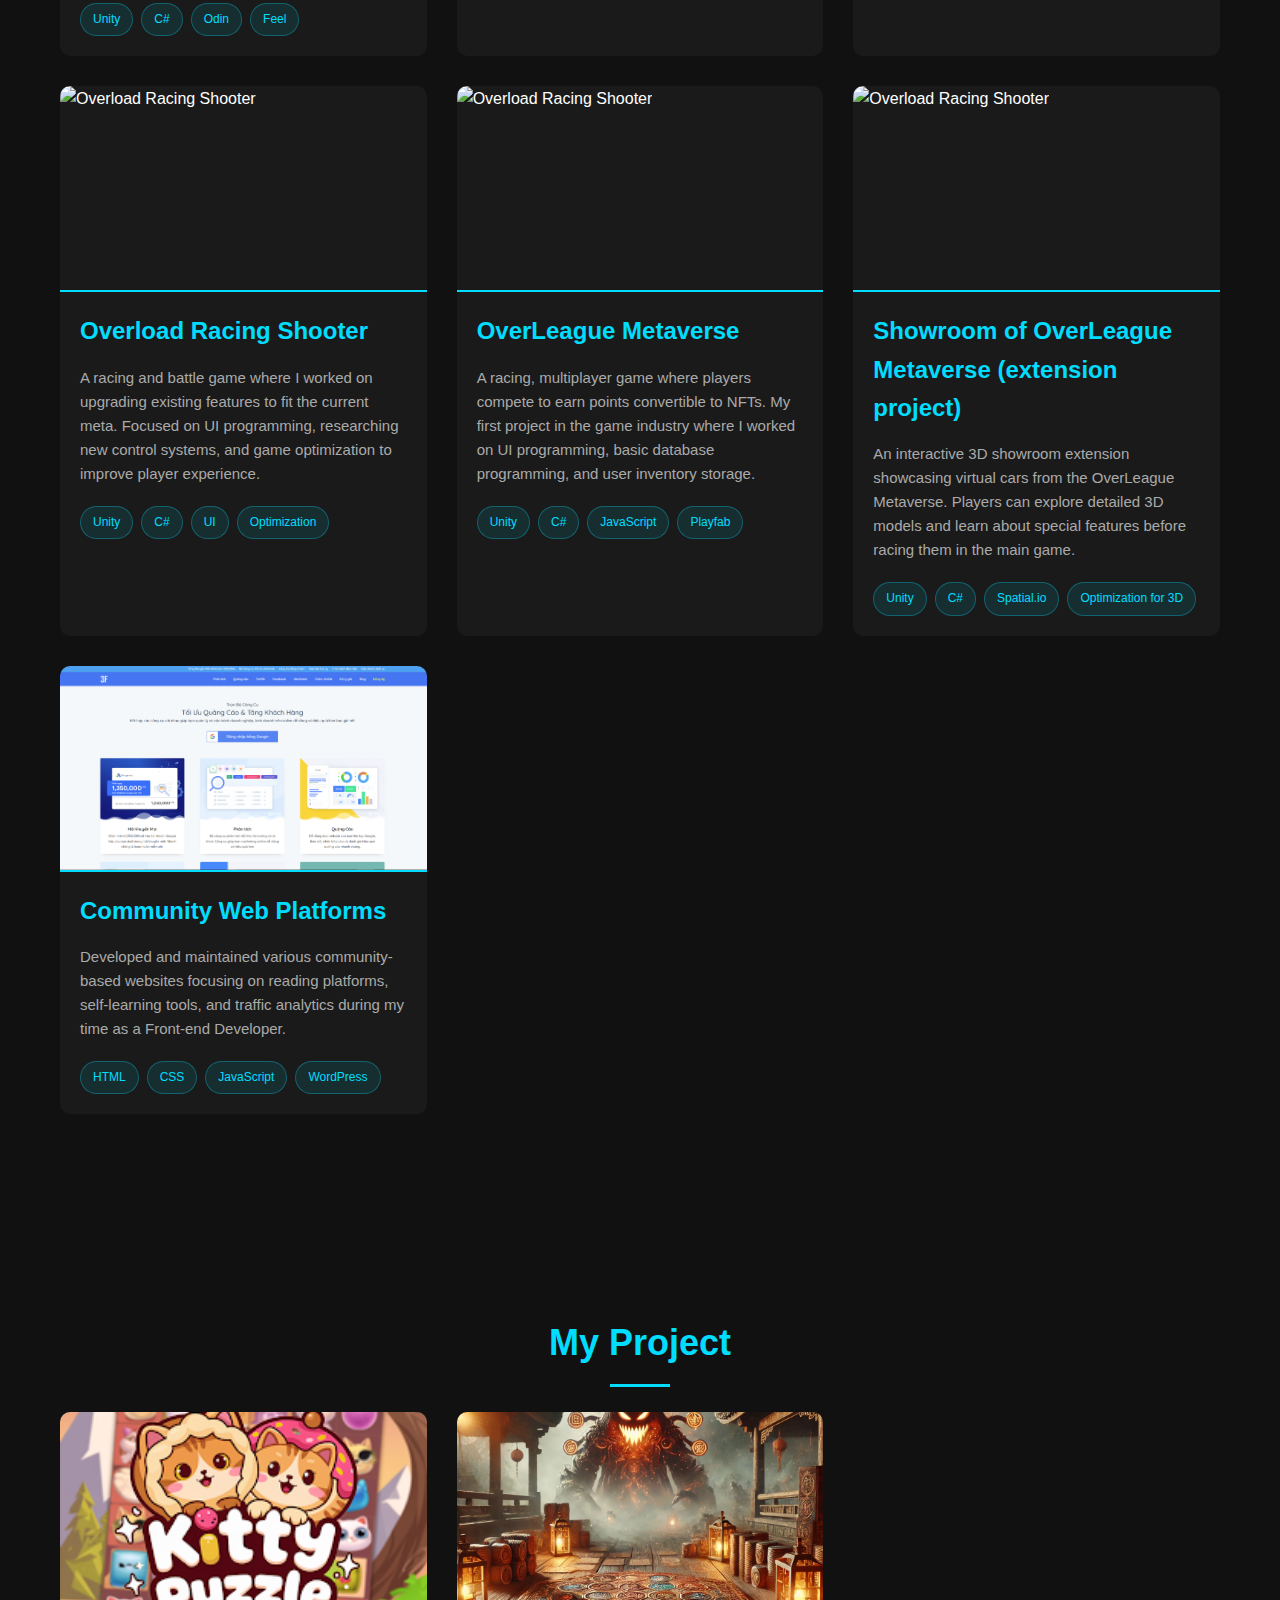
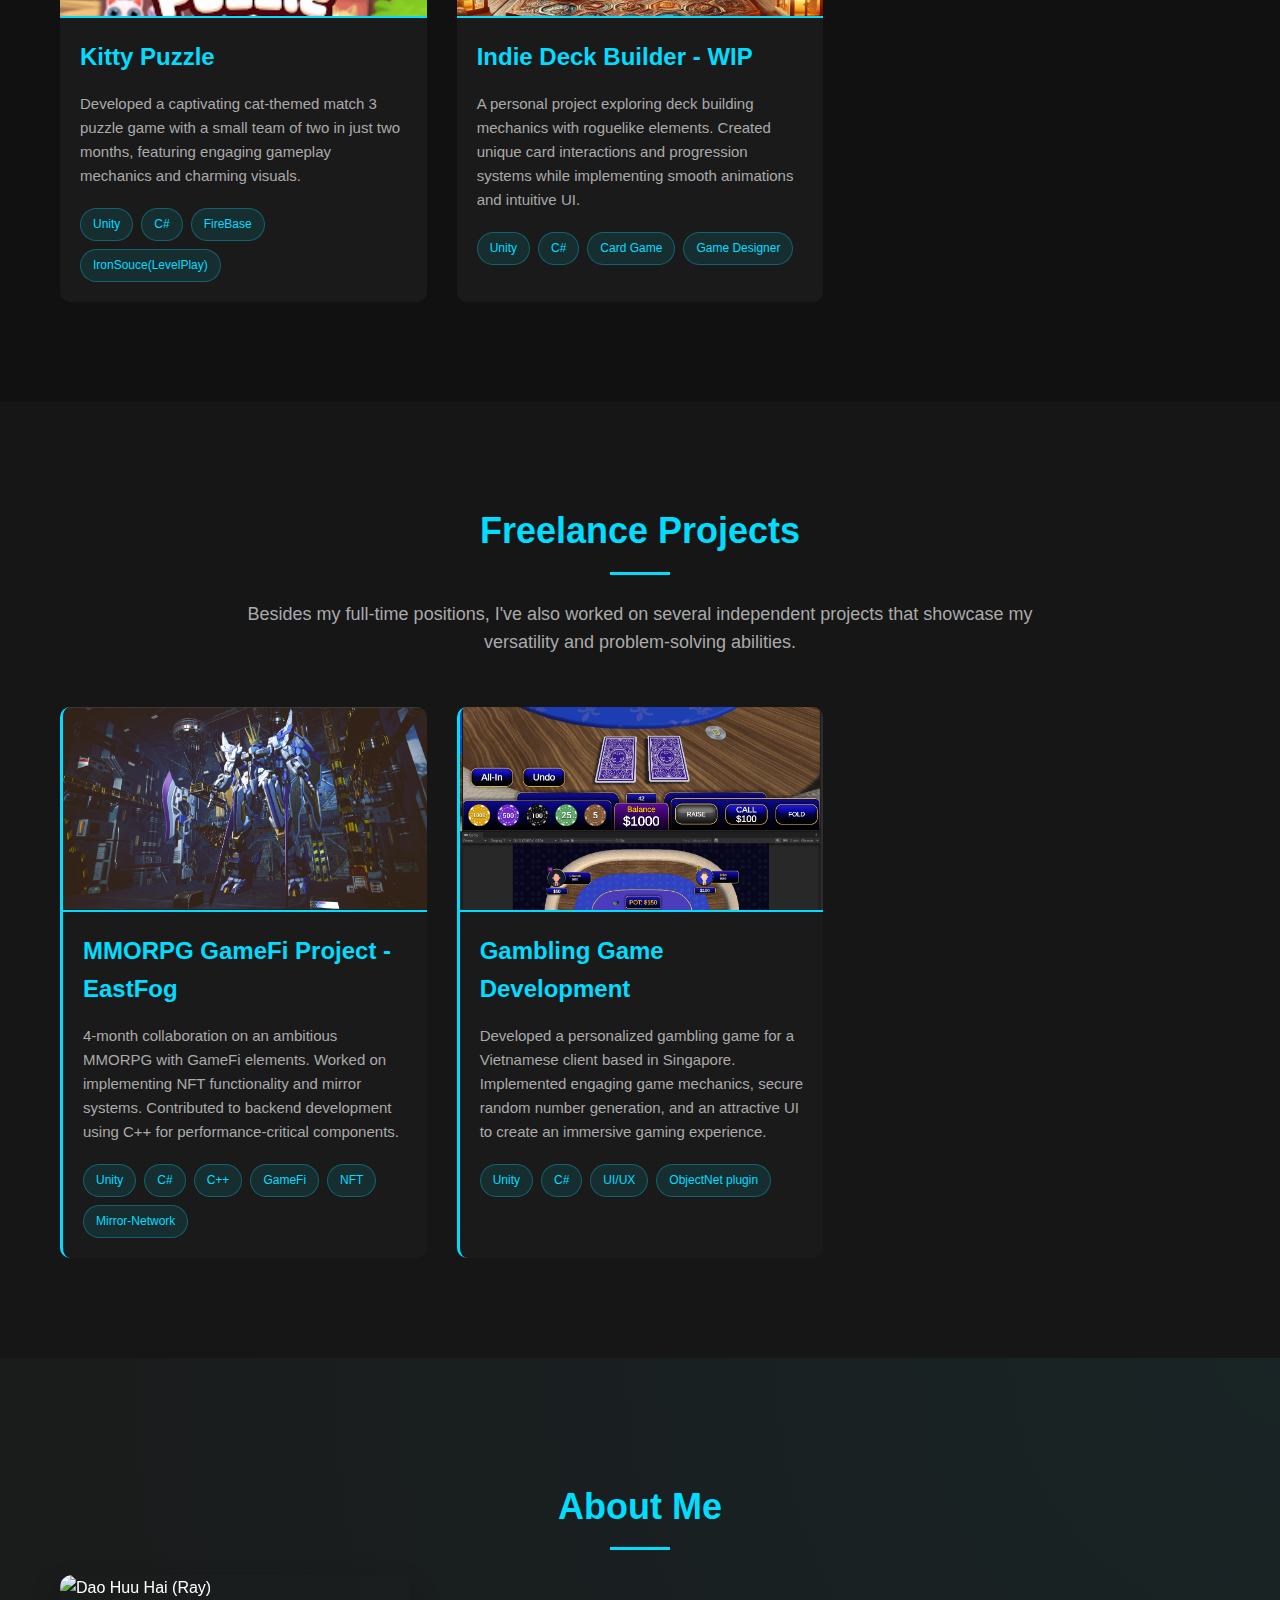
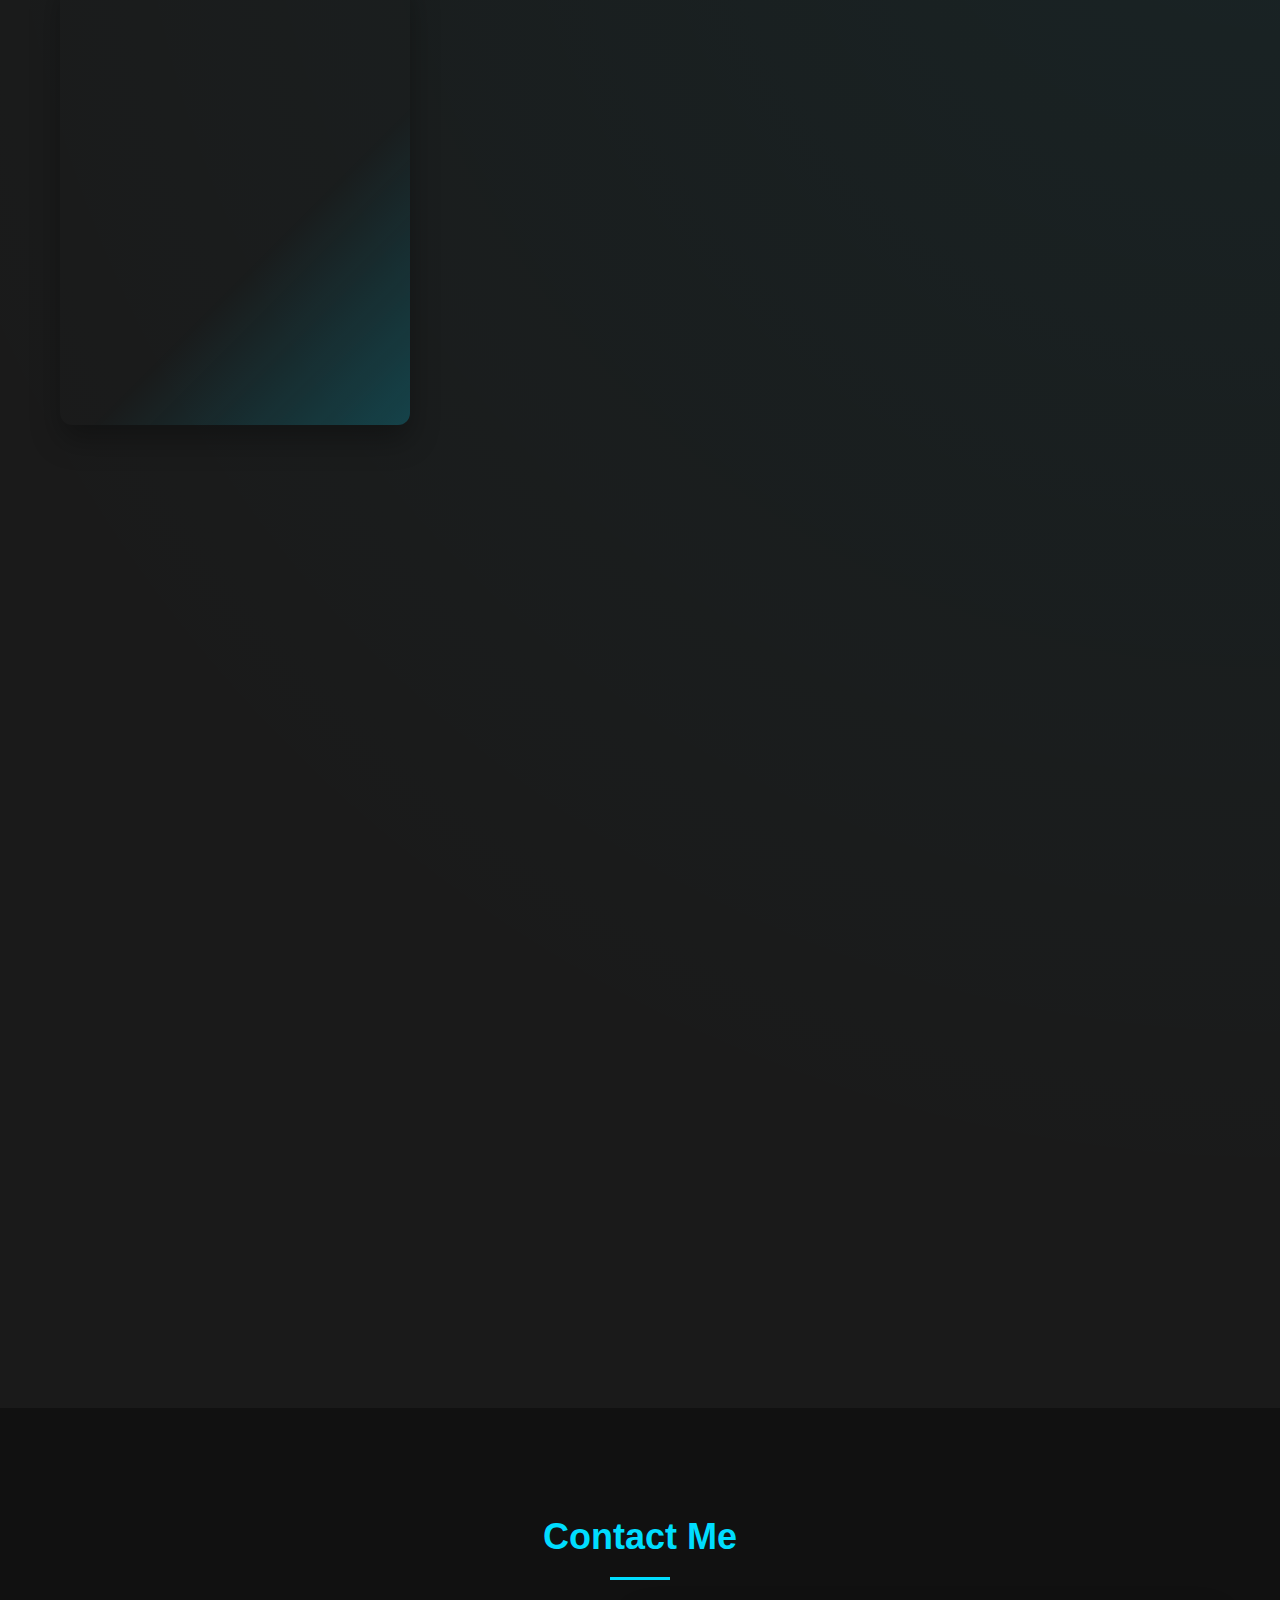
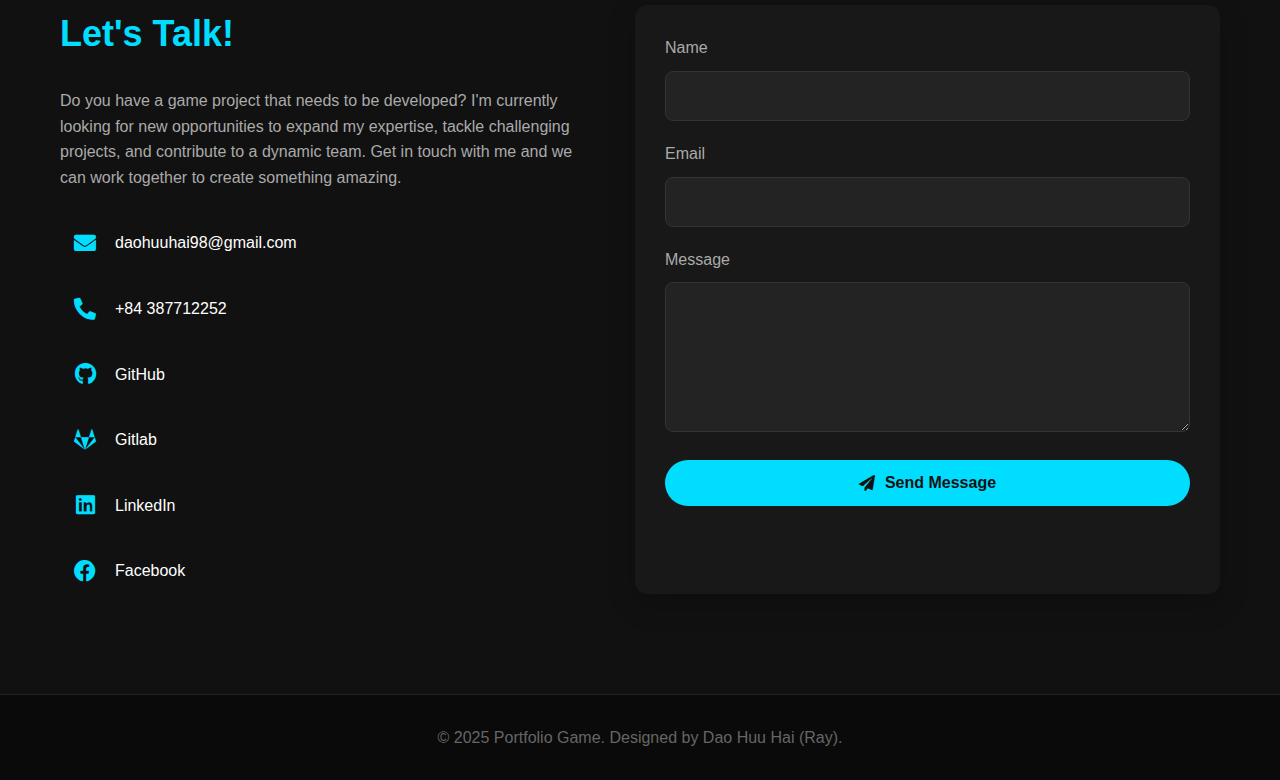
==== commit 9ff68db6: "update My project" ====
--- a/index.html
+++ b/index.html
@@ -8,6 +8,7 @@
     <link rel="stylesheet" href="https://cdnjs.cloudflare.com/ajax/libs/font-awesome/5.15.4/css/all.min.css">
     <link rel="stylesheet" href="Sources/Css/styles.css">
     <link rel="stylesheet" href="Sources/Css/about.css">
+    <link rel="icon" href="path/to/your/icon.png" type="image/png">
 </head>
 
 <body>
@@ -221,6 +222,60 @@
             </div>
         </div>
     </section>
+    <section class="projects" id="projects">
+        <div class="container">
+            <h2 class="section-title">My Project</h2>
+            <div class="projects-grid">
+                <a href="https://play.google.com/store/apps/details?id=com.twosleepycatsstudio.kittypuzzleparadise" target="_blank" class="project-link">
+                    <div class="project-card">
+                        <div class="project-image">
+                            <img src="Sources/images/kitty_puzzle.webp" alt="kitty_puzzle" class="project-img">
+                            <div class="project-overlay">
+                                <div class="project-icon">😸</div>
+                            </div>
+                        </div>
+                        <div class="project-info">
+                            <h3>Kitty Puzzle</h3>
+                            <p>
+                                Developed a captivating cat-themed match 3 puzzle game with a small team of two in just two months, featuring engaging gameplay mechanics and charming visuals.
+                            </p>
+
+                            <div class="project-tags">
+                                <span class="tag">Unity</span>
+                                <span class="tag">C#</span>
+                                <span class="tag">FireBase</span>
+                                <span class="tag">IronSouce(LevelPlay)</span>
+                            </div>
+                        </div>
+                    </div>
+                </a>
+                <a href="#" target="_blank" class="project-link">
+                    <div class="project-card">
+                        <div class="project-image">
+                            <img src="Sources/images/indie.webp" alt="Indie Deckbuilding Game" class="project-img">
+                            <div class="project-overlay">
+                                <div class="project-icon">🎮</div>
+                            </div>
+                        </div>
+                        <div class="project-info">
+                            <h3>Indie Deck Builder - WIP</h3>
+                            <p>A personal project exploring deck building mechanics with roguelike elements. Created unique
+                                card interactions and progression systems while implementing smooth animations and intuitive
+                                UI.
+                            </p>
+
+                            <div class="project-tags">
+                                <span class="tag">Unity</span>
+                                <span class="tag">C#</span>
+                                <span class="tag">Card Game</span>
+                                <span class="tag">Game Designer</span>
+                            </div>
+                        </div>
+                    </div>
+                </a>
+            </div>
+        </div>
+    </section>
     <section class="freelance-projects">
         <div class="container">
             <h2 class="section-title">Freelance Projects</h2>
@@ -228,27 +283,6 @@
                 projects that showcase my versatility and problem-solving abilities.</p>
 
             <div class="projects-grid">
-                <div class="project-card">
-                    <div class="project-image">
-                        <img src="Sources/images/indie.webp" alt="MMORPG" class="project-img">
-                        <div class="project-overlay">
-                            <div class="project-icon">🎮</div>
-                        </div>
-                    </div>
-                    <div class="project-info">
-                        <h3>Indie Deck Builder - WIP</h3>
-                        <p>A personal project exploring deck building mechanics with roguelike elements. Created unique
-                            card interactions and progression systems while implementing smooth animations and intuitive
-                            UI.</p>
-                        <div class="project-tags">
-                            <span class="tag">Unity</span>
-                            <span class="tag">C#</span>
-                            <span class="tag">Card Game</span>
-                            <span class="tag">Game Designer</span>
-                        </div>
-                    </div>
-                </div>
-
                 <div class="project-card">
                     <div class="project-image">
                         <img src="Sources/images/mmo.png" alt="MMORPG" class="project-img">
